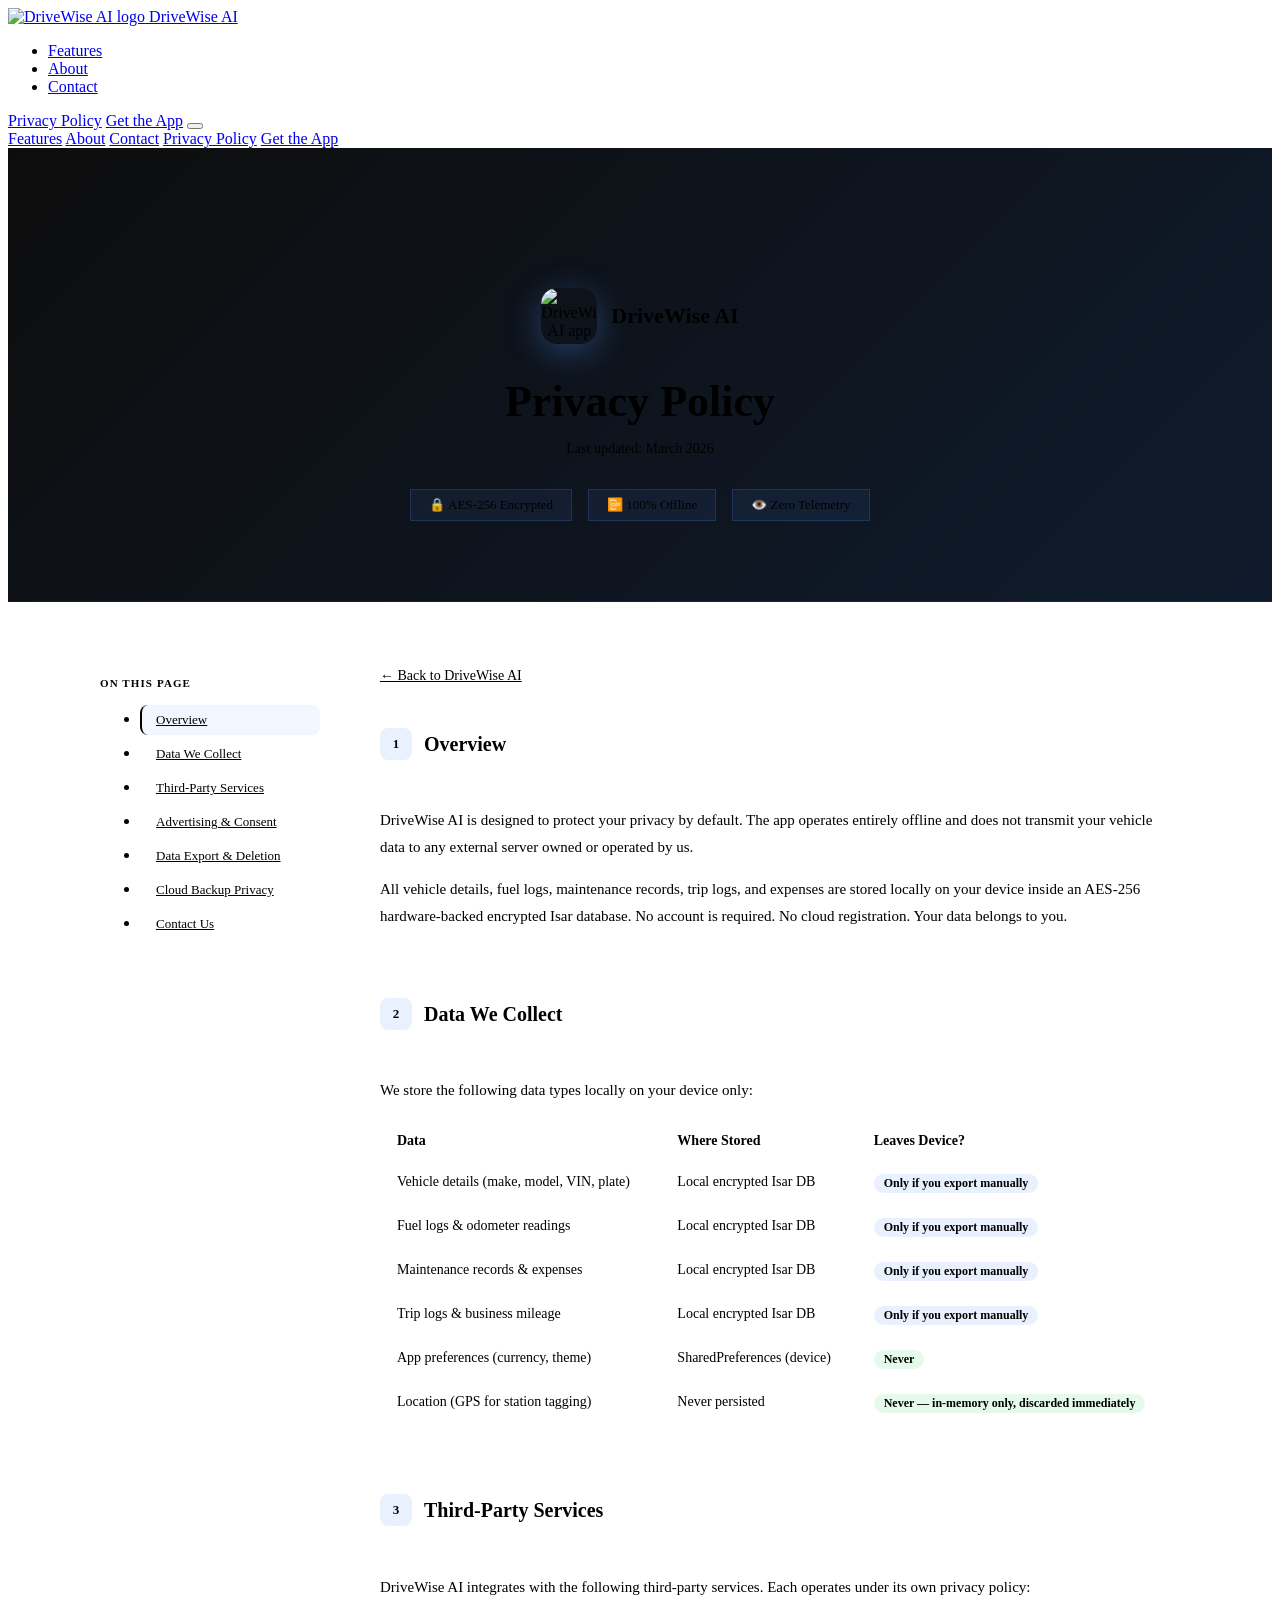
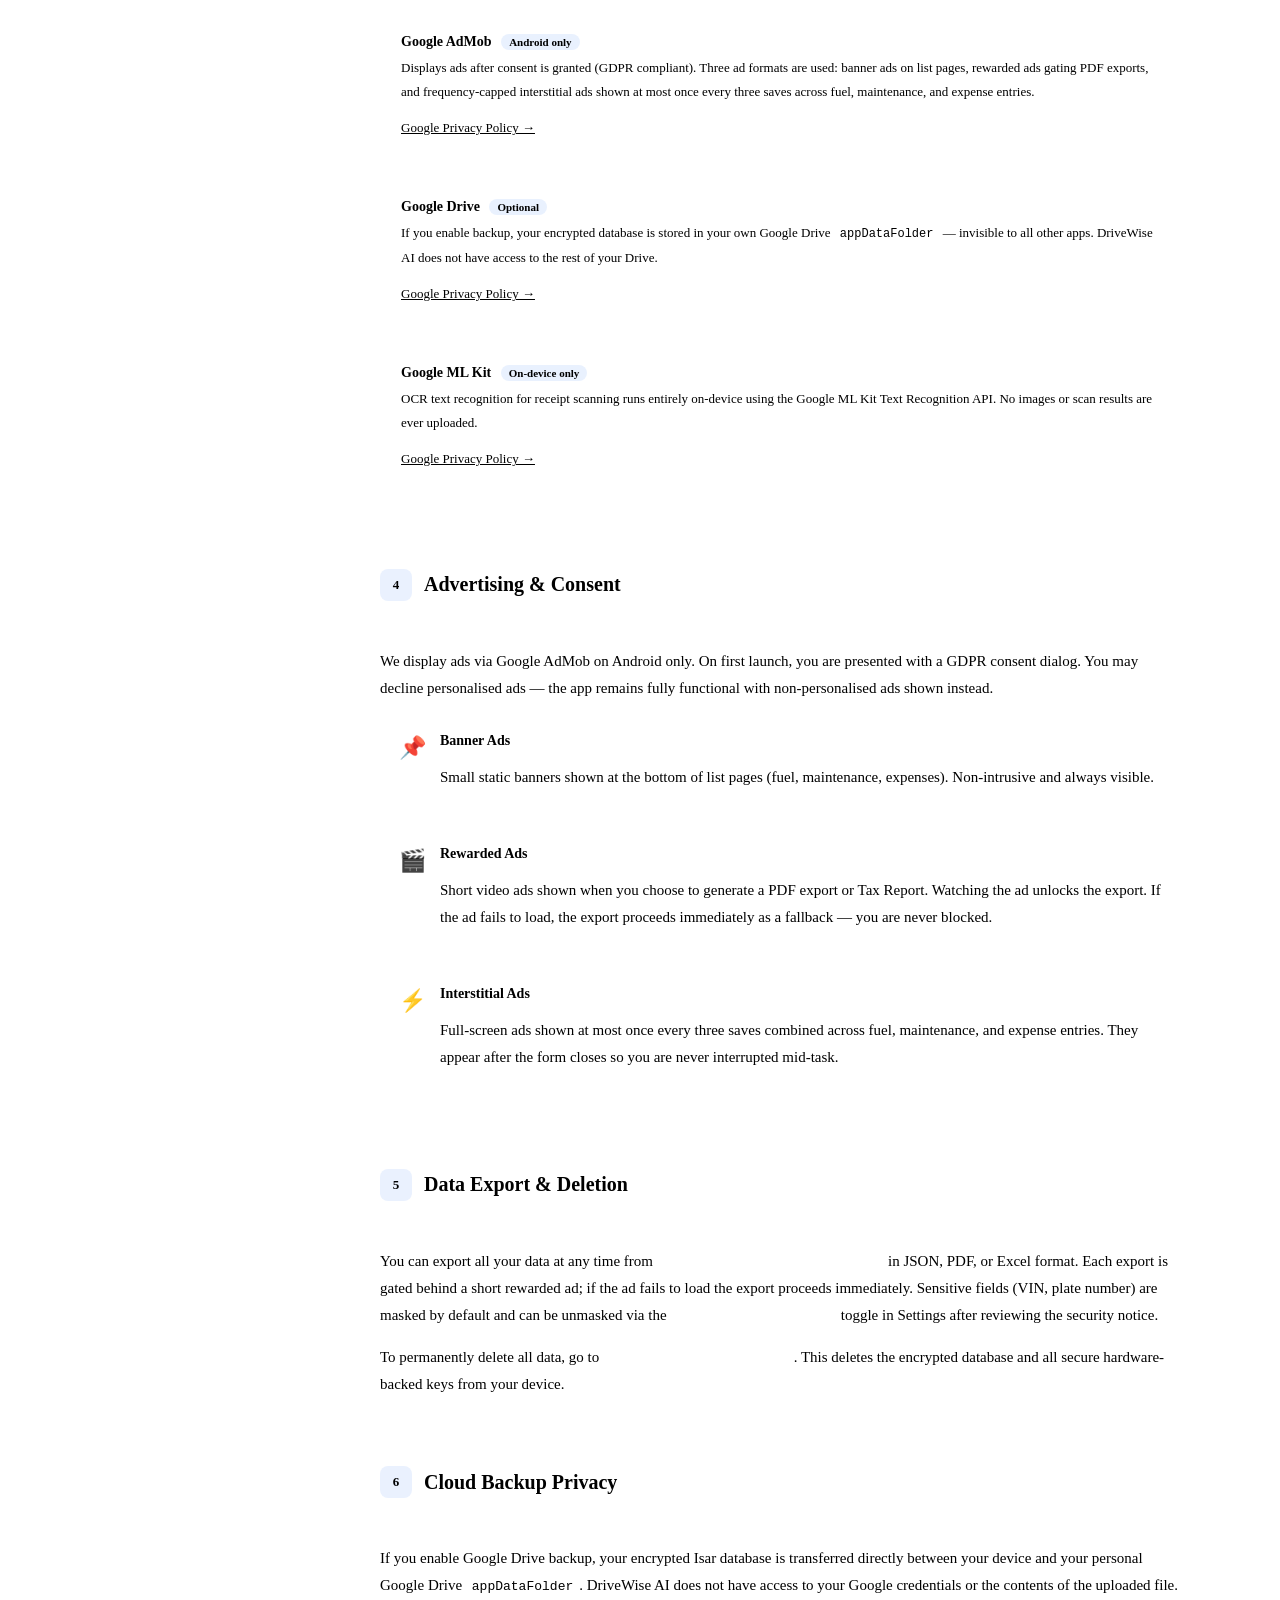
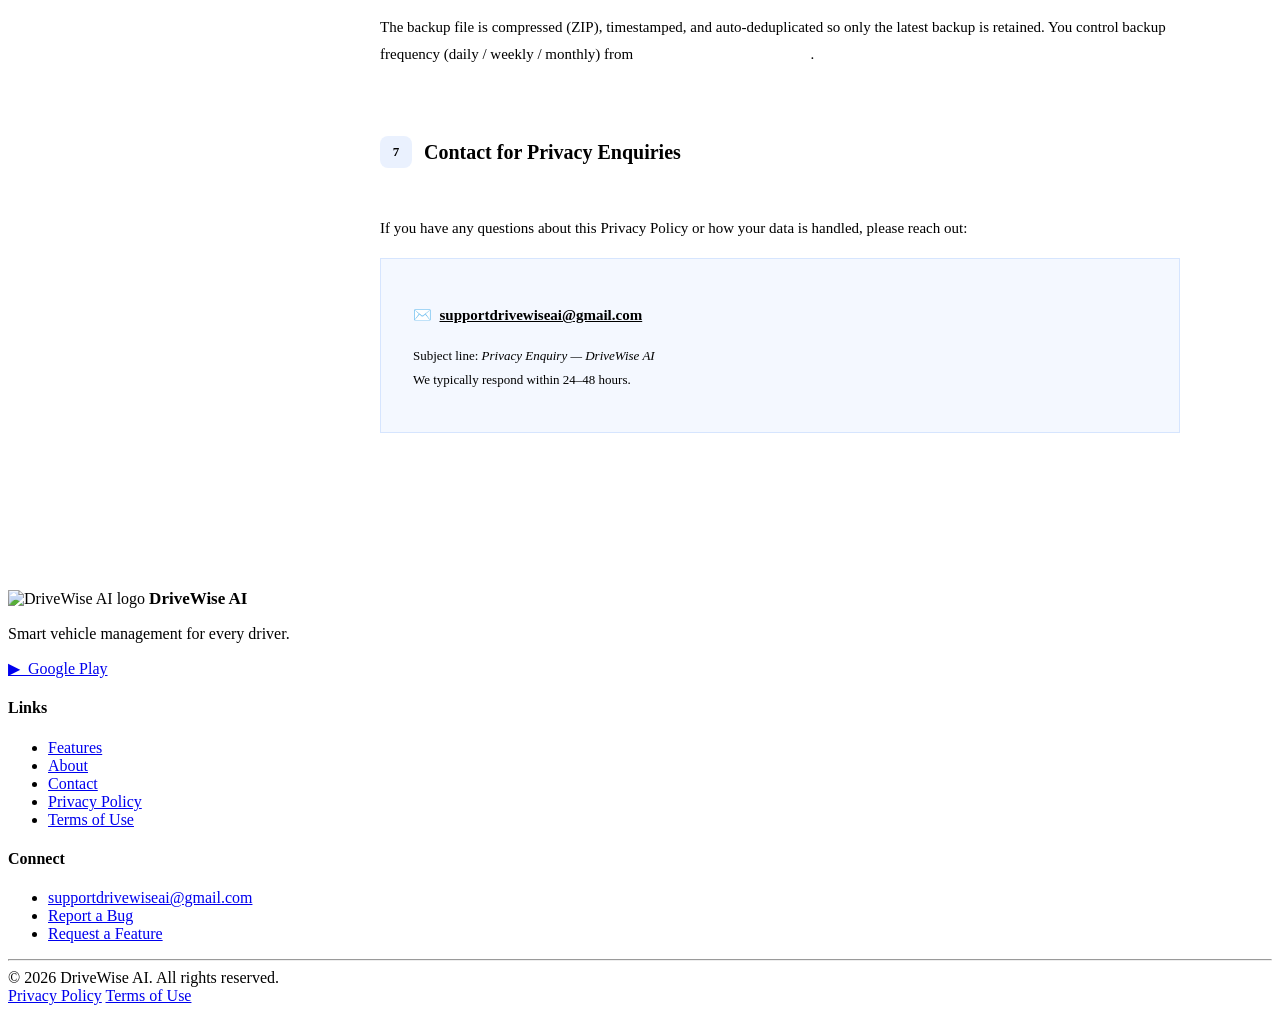
==== privacy-policy/index.html @ 03ee7633 "new fix new fix" ====
<!DOCTYPE html>
<html lang="en">
<head>
  <meta charset="UTF-8" />
  <meta name="viewport" content="width=device-width, initial-scale=1.0" />
  <title>Privacy Policy — DriveWise AI</title>
  <meta name="description" content="DriveWise AI Privacy Policy — your data stays on your device, always." />
  <meta name="robots" content="index, follow" />

  <!-- Favicon setup -->
  <link rel="icon" href="/assets/circle_splash.png" />
  <link rel="icon" type="image/png" sizes="32x32" href="/assets/circle_splash.png" />
  <link rel="icon" type="image/png" sizes="16x16" href="/assets/circle_splash.png" />
  <link rel="apple-touch-icon" sizes="180x180" href="/assets/circle_splash.png" />

  <link rel="preconnect" href="https://fonts.googleapis.com" />
  <link rel="preconnect" href="https://fonts.gstatic.com" crossorigin />
  <link href="https://fonts.googleapis.com/css2?family=Inter:wght@400;500;600;700;800&display=swap" rel="stylesheet" />
  <link rel="stylesheet" href="styles.css" />
  <style>
    /* ── Privacy page overrides ─────────────────────────── */
    body { background: var(--bg-dark); }

    .pp-hero {
      background: linear-gradient(135deg, #0D0D0D 0%, #0F1B2D 100%);
      padding: 140px 24px 80px;
      text-align: center;
      border-bottom: 1px solid rgba(255,255,255,0.06);
    }
    .pp-hero-logo {
      display: flex;
      align-items: center;
      justify-content: center;
      gap: 14px;
      margin-bottom: 32px;
    }
    .pp-hero-logo img {
      width: 56px; height: 56px;
      border-radius: 16px;
      box-shadow: 0 8px 32px rgba(79,142,247,0.35);
    }
    .pp-hero-logo span {
      font-size: 22px;
      font-weight: 700;
    }
    .pp-hero h1 {
      font-size: clamp(28px, 4vw, 44px);
      margin-bottom: 14px;
    }
    .pp-hero-meta {
      font-size: 14px;
      color: var(--text-secondary);
      margin-bottom: 32px;
    }
    .pp-hero-badges {
      display: flex;
      justify-content: center;
      gap: 16px;
      flex-wrap: wrap;
    }
    .pp-hero-badge {
      display: flex;
      align-items: center;
      gap: 8px;
      background: rgba(79,142,247,0.08);
      border: 1px solid rgba(79,142,247,0.2);
      border-radius: var(--radius-pill);
      padding: 7px 18px;
      font-size: 13px;
      color: var(--text-secondary);
    }

    /* ── Layout ─────────────────────────────────────────── */
    .pp-layout {
      max-width: 1080px;
      margin: 0 auto;
      padding: 64px 24px 100px;
      display: grid;
      grid-template-columns: 220px 1fr;
      gap: 60px;
      align-items: start;
    }

    /* ── Sticky sidebar TOC ─────────────────────────────── */
    .pp-toc {
      position: sticky;
      top: 88px;
    }
    .pp-toc-title {
      font-size: 11px;
      font-weight: 700;
      letter-spacing: 0.1em;
      text-transform: uppercase;
      color: var(--text-secondary);
      margin-bottom: 16px;
    }
    .pp-toc ul {
      display: flex;
      flex-direction: column;
      gap: 4px;
    }
    .pp-toc ul li a {
      display: block;
      padding: 7px 14px;
      font-size: 13px;
      color: var(--text-secondary);
      border-radius: 8px;
      border-left: 2px solid transparent;
      transition: color var(--transition), background var(--transition), border-color var(--transition);
    }
    .pp-toc ul li a:hover,
    .pp-toc ul li a.active {
      color: var(--primary);
      background: rgba(79,142,247,0.08);
      border-left-color: var(--primary);
    }

    /* ── Article ────────────────────────────────────────── */
    .pp-article { min-width: 0; }

    .pp-section {
      margin-bottom: 56px;
      scroll-margin-top: 100px;
    }
    .pp-section-header {
      display: flex;
      align-items: center;
      gap: 12px;
      margin-bottom: 20px;
      padding-bottom: 14px;
      border-bottom: 1px solid rgba(255,255,255,0.06);
    }
    .pp-section-num {
      display: flex;
      align-items: center;
      justify-content: center;
      width: 32px; height: 32px;
      border-radius: 8px;
      background: rgba(79,142,247,0.12);
      color: var(--primary);
      font-size: 13px;
      font-weight: 700;
      flex-shrink: 0;
    }
    .pp-section h2 {
      font-size: 20px;
      font-weight: 700;
    }
    .pp-section p,
    .pp-section li {
      font-size: 15px;
      line-height: 1.8;
      color: var(--text-secondary);
    }
    .pp-section p + p { margin-top: 12px; }

    /* ── Data table ─────────────────────────────────────── */
    .pp-table-wrap { overflow-x: auto; margin-top: 16px; border-radius: 12px; border: 1px solid rgba(255,255,255,0.07); }
    .pp-table {
      width: 100%;
      border-collapse: collapse;
      font-size: 14px;
    }
    .pp-table th {
      background: rgba(255,255,255,0.04);
      padding: 12px 16px;
      text-align: left;
      font-weight: 600;
      color: var(--text-primary);
      border-bottom: 1px solid rgba(255,255,255,0.07);
      white-space: nowrap;
    }
    .pp-table td {
      padding: 12px 16px;
      color: var(--text-secondary);
      border-bottom: 1px solid rgba(255,255,255,0.04);
      vertical-align: top;
    }
    .pp-table tr:last-child td { border-bottom: none; }
    .pp-table tr:hover td { background: rgba(255,255,255,0.02); }
    .never-chip {
      display: inline-block;
      background: rgba(48,209,88,0.12);
      color: var(--success);
      border-radius: 20px;
      padding: 2px 10px;
      font-size: 12px;
      font-weight: 600;
    }
    .manual-chip {
      display: inline-block;
      background: rgba(79,142,247,0.12);
      color: var(--primary);
      border-radius: 20px;
      padding: 2px 10px;
      font-size: 12px;
      font-weight: 600;
    }

    /* ── Third-party service cards ──────────────────────── */
    .pp-services {
      display: flex;
      flex-direction: column;
      gap: 12px;
      margin-top: 16px;
    }
    .pp-service {
      background: rgba(255,255,255,0.03);
      border: 1px solid rgba(255,255,255,0.07);
      border-radius: 12px;
      padding: 16px 20px;
    }
    .pp-service-name {
      font-size: 14px;
      font-weight: 700;
      color: var(--text-primary);
      margin-bottom: 6px;
    }
    .pp-service-tag {
      display: inline-block;
      font-size: 11px;
      font-weight: 600;
      background: rgba(79,142,247,0.12);
      color: var(--primary);
      border-radius: 20px;
      padding: 2px 8px;
      margin-left: 6px;
      vertical-align: middle;
    }
    .pp-service-tag.coming-soon {
      background: rgba(255,140,0,0.12);
      color: var(--accent);
    }
    .pp-service p { font-size: 13px; margin-top: 4px; }
    .pp-service a { color: var(--primary); text-decoration: underline; }
    .pp-service a:hover { color: #fff; }

    /* ── Ad format cards ────────────────────────────────── */
    .pp-ad-formats {
      display: flex;
      flex-direction: column;
      gap: 10px;
      margin-top: 16px;
    }
    .pp-ad-format {
      display: flex;
      gap: 14px;
      background: rgba(255,255,255,0.03);
      border: 1px solid rgba(255,255,255,0.07);
      border-radius: 12px;
      padding: 14px 18px;
    }
    .pp-ad-icon {
      font-size: 22px;
      flex-shrink: 0;
      margin-top: 2px;
    }
    .pp-ad-name {
      font-size: 14px;
      font-weight: 700;
      color: var(--text-primary);
      margin-bottom: 4px;
    }
    .pp-ad-desc { font-size: 13px; color: var(--text-secondary); }

    /* ── Contact block ──────────────────────────────────── */
    .pp-contact-box {
      background: rgba(79,142,247,0.06);
      border: 1px solid rgba(79,142,247,0.18);
      border-radius: var(--radius-card);
      padding: 28px 32px;
      margin-top: 16px;
    }
    .pp-contact-box p { font-size: 15px; }
    .pp-contact-box a {
      color: var(--primary);
      font-weight: 600;
      text-decoration: underline;
    }

    /* ── Back link ──────────────────────────────────────── */
    .pp-back {
      display: inline-flex;
      align-items: center;
      gap: 8px;
      font-size: 14px;
      color: var(--text-secondary);
      transition: color var(--transition);
      margin-bottom: 32px;
    }
    .pp-back:hover { color: var(--primary); }

    /* ── Responsive ─────────────────────────────────────── */
    @media (max-width: 768px) {
      .pp-layout {
        grid-template-columns: 1fr;
        gap: 0;
      }
      .pp-toc {
        position: static;
        background: var(--surface-dark);
        border-radius: var(--radius-card);
        padding: 20px 24px;
        margin-bottom: 40px;
      }
    }
  </style>
</head>
<body>

<!-- =========================================================
     NAVIGATION BAR
     ========================================================= -->
<nav id="navbar" role="navigation" aria-label="Main navigation">
  <div class="nav-inner">

    <a href="/" class="nav-logo" aria-label="DriveWise AI home">
      <img src="assets/circle_splash.png" alt="DriveWise AI logo" class="nav-logo-img" width="36" height="36" />
      DriveWise AI
    </a>

    <ul class="nav-links" role="list">
      <li><a href="/#features">Features</a></li>
      <li><a href="/#about">About</a></li>
      <li><a href="/#contact">Contact</a></li>
    </ul>

    <div class="nav-right">
      <a href="/privacy-policy" class="nav-privacy-link" aria-current="page">Privacy Policy</a>
      <a href="https://play.google.com/store/apps/details?id=com.drivewiseai"
         class="btn-get-app"
         target="_blank"
         rel="noopener noreferrer"
         aria-label="Get DriveWise AI on Google Play">Get the App</a>
      <button class="hamburger" aria-label="Open menu" aria-expanded="false" aria-controls="mobile-drawer" id="hamburger-btn">
        <span></span><span></span><span></span>
      </button>
    </div>

  </div>
</nav>

<!-- Mobile drawer -->
<div class="mobile-drawer" id="mobile-drawer" role="dialog" aria-modal="true" aria-label="Navigation menu">
  <a href="/#features" onclick="closeMobileMenu()">Features</a>
  <a href="/#about"    onclick="closeMobileMenu()">About</a>
  <a href="/#contact"  onclick="closeMobileMenu()">Contact</a>
  <a href="/privacy-policy"        onclick="closeMobileMenu()">Privacy Policy</a>
  <a href="https://play.google.com/store/apps/details?id=com.drivewiseai"
     class="btn btn-primary"
     target="_blank"
     rel="noopener noreferrer">Get the App</a>
</div>


<!-- =========================================================
     HERO
     ========================================================= -->
<div class="pp-hero">
  <div class="pp-hero-logo">
    <img src="assets/logo.png" alt="DriveWise AI app icon" />
    <span>DriveWise AI</span>
  </div>
  <h1>Privacy Policy</h1>
  <p class="pp-hero-meta">Last updated: March 2026</p>
  <div class="pp-hero-badges">
    <span class="pp-hero-badge">🔒 AES-256 Encrypted</span>
    <span class="pp-hero-badge">📴 100% Offline</span>
    <span class="pp-hero-badge">👁️ Zero Telemetry</span>
  </div>
</div>


<!-- =========================================================
     LAYOUT: TOC + ARTICLE
     ========================================================= -->
<div class="pp-layout">

  <!-- Sidebar TOC -->
  <aside class="pp-toc" aria-label="Table of contents">
    <p class="pp-toc-title">On this page</p>
    <ul role="list">
      <li><a href="#pp-overview"    class="toc-link">Overview</a></li>
      <li><a href="#pp-data"        class="toc-link">Data We Collect</a></li>
      <li><a href="#pp-third-party" class="toc-link">Third-Party Services</a></li>
      <li><a href="#pp-ads"         class="toc-link">Advertising &amp; Consent</a></li>
      <li><a href="#pp-export"      class="toc-link">Data Export &amp; Deletion</a></li>
      <li><a href="#pp-backup"      class="toc-link">Cloud Backup Privacy</a></li>
      <li><a href="#pp-contact"     class="toc-link">Contact Us</a></li>
    </ul>
  </aside>

  <!-- Article -->
  <article class="pp-article">

    <a href="/" class="pp-back">← Back to DriveWise AI</a>

    <!-- 1. Overview -->
    <section class="pp-section fade-up" id="pp-overview" aria-labelledby="pp-overview-h">
      <div class="pp-section-header">
        <div class="pp-section-num">1</div>
        <h2 id="pp-overview-h">Overview</h2>
      </div>
      <p>
        DriveWise AI is designed to protect your privacy by default. The app operates entirely
        offline and does not transmit your vehicle data to any external server owned or operated by us.
      </p>
      <p>
        All vehicle details, fuel logs, maintenance records, trip logs, and expenses are stored
        locally on your device inside an AES-256 hardware-backed encrypted Isar database.
        No account is required. No cloud registration. Your data belongs to you.
      </p>
    </section>

    <!-- 2. Data We Collect -->
    <section class="pp-section fade-up" id="pp-data" aria-labelledby="pp-data-h">
      <div class="pp-section-header">
        <div class="pp-section-num">2</div>
        <h2 id="pp-data-h">Data We Collect</h2>
      </div>
      <p>We store the following data types locally on your device only:</p>
      <div class="pp-table-wrap">
        <table class="pp-table" role="table">
          <thead>
            <tr>
              <th>Data</th>
              <th>Where Stored</th>
              <th>Leaves Device?</th>
            </tr>
          </thead>
          <tbody>
            <tr>
              <td>Vehicle details (make, model, VIN, plate)</td>
              <td>Local encrypted Isar DB</td>
              <td><span class="manual-chip">Only if you export manually</span></td>
            </tr>
            <tr>
              <td>Fuel logs &amp; odometer readings</td>
              <td>Local encrypted Isar DB</td>
              <td><span class="manual-chip">Only if you export manually</span></td>
            </tr>
            <tr>
              <td>Maintenance records &amp; expenses</td>
              <td>Local encrypted Isar DB</td>
              <td><span class="manual-chip">Only if you export manually</span></td>
            </tr>
            <tr>
              <td>Trip logs &amp; business mileage</td>
              <td>Local encrypted Isar DB</td>
              <td><span class="manual-chip">Only if you export manually</span></td>
            </tr>
            <tr>
              <td>App preferences (currency, theme)</td>
              <td>SharedPreferences (device)</td>
              <td><span class="never-chip">Never</span></td>
            </tr>
            <tr>
              <td>Location (GPS for station tagging)</td>
              <td>Never persisted</td>
              <td><span class="never-chip">Never — in-memory only, discarded immediately</span></td>
            </tr>
          </tbody>
        </table>
      </div>
    </section>

    <!-- 3. Third-Party Services -->
    <section class="pp-section fade-up" id="pp-third-party" aria-labelledby="pp-third-h">
      <div class="pp-section-header">
        <div class="pp-section-num">3</div>
        <h2 id="pp-third-h">Third-Party Services</h2>
      </div>
      <p>DriveWise AI integrates with the following third-party services. Each operates under its own privacy policy:</p>
      <div class="pp-services">

        <div class="pp-service">
          <div class="pp-service-name">
            Google AdMob
            <span class="pp-service-tag">Android only</span>
          </div>
          <p>
            Displays ads after consent is granted (GDPR compliant). Three ad formats are used:
            banner ads on list pages, rewarded ads gating PDF exports, and frequency-capped interstitial
            ads shown at most once every three saves across fuel, maintenance, and expense entries.
          </p>
          <p><a href="https://policies.google.com/privacy" target="_blank" rel="noopener noreferrer">Google Privacy Policy →</a></p>
        </div>

        <div class="pp-service">
          <div class="pp-service-name">
            Google Drive
            <span class="pp-service-tag">Optional</span>
          </div>
          <p>
            If you enable backup, your encrypted database is stored in your own Google Drive
            <code style="background:rgba(255,255,255,0.07);padding:1px 6px;border-radius:4px;font-size:12px;">appDataFolder</code>
            — invisible to all other apps. DriveWise AI does not have access to the rest of your Drive.
          </p>
          <p><a href="https://policies.google.com/privacy" target="_blank" rel="noopener noreferrer">Google Privacy Policy →</a></p>
        </div>

        <div class="pp-service">
          <div class="pp-service-name">
            Google ML Kit
            <span class="pp-service-tag">On-device only</span>
          </div>
          <p>
            OCR text recognition for receipt scanning runs entirely on-device using the
            Google ML Kit Text Recognition API. No images or scan results are ever uploaded.
          </p>
          <p><a href="https://policies.google.com/privacy" target="_blank" rel="noopener noreferrer">Google Privacy Policy →</a></p>
        </div>

      </div>
    </section>

    <!-- 4. Advertising & Consent -->
    <section class="pp-section fade-up" id="pp-ads" aria-labelledby="pp-ads-h">
      <div class="pp-section-header">
        <div class="pp-section-num">4</div>
        <h2 id="pp-ads-h">Advertising &amp; Consent</h2>
      </div>
      <p>
        We display ads via Google AdMob on Android only. On first launch, you are presented with
        a GDPR consent dialog. You may decline personalised ads — the app remains fully functional
        with non-personalised ads shown instead.
      </p>
      <div class="pp-ad-formats">
        <div class="pp-ad-format">
          <div class="pp-ad-icon" aria-hidden="true">📌</div>
          <div>
            <div class="pp-ad-name">Banner Ads</div>
            <p class="pp-ad-desc">Small static banners shown at the bottom of list pages (fuel, maintenance, expenses). Non-intrusive and always visible.</p>
          </div>
        </div>
        <div class="pp-ad-format">
          <div class="pp-ad-icon" aria-hidden="true">🎬</div>
          <div>
            <div class="pp-ad-name">Rewarded Ads</div>
            <p class="pp-ad-desc">Short video ads shown when you choose to generate a PDF export or Tax Report. Watching the ad unlocks the export. If the ad fails to load, the export proceeds immediately as a fallback — you are never blocked.</p>
          </div>
        </div>
        <div class="pp-ad-format">
          <div class="pp-ad-icon" aria-hidden="true">⚡</div>
          <div>
            <div class="pp-ad-name">Interstitial Ads</div>
            <p class="pp-ad-desc">Full-screen ads shown at most once every three saves combined across fuel, maintenance, and expense entries. They appear after the form closes so you are never interrupted mid-task.</p>
          </div>
        </div>
      </div>
    </section>

    <!-- 5. Data Export & Deletion -->
    <section class="pp-section fade-up" id="pp-export" aria-labelledby="pp-export-h">
      <div class="pp-section-header">
        <div class="pp-section-num">5</div>
        <h2 id="pp-export-h">Data Export &amp; Deletion</h2>
      </div>
      <p>
        You can export all your data at any time from <strong style="color:#fff;">Privacy &amp; Data → Export My Data</strong>
        in JSON, PDF, or Excel format. Each export is gated behind a short rewarded ad; if the ad
        fails to load the export proceeds immediately. Sensitive fields (VIN, plate number) are masked
        by default and can be unmasked via the <strong style="color:#fff;">"Export Decrypted Data"</strong>
        toggle in Settings after reviewing the security notice.
      </p>
      <p>
        To permanently delete all data, go to <strong style="color:#fff;">Privacy &amp; Data → Wipe Data</strong>.
        This deletes the encrypted database and all secure hardware-backed keys from your device.
        <strong style="color:#fff;">This action is irreversible.</strong>
      </p>
    </section>

    <!-- 6. Cloud Backup Privacy -->
    <section class="pp-section fade-up" id="pp-backup" aria-labelledby="pp-backup-h">
      <div class="pp-section-header">
        <div class="pp-section-num">6</div>
        <h2 id="pp-backup-h">Cloud Backup Privacy</h2>
      </div>
      <p>
        If you enable Google Drive backup, your encrypted Isar database is transferred directly
        between your device and your personal Google Drive
        <code style="background:rgba(255,255,255,0.07);padding:1px 6px;border-radius:4px;font-size:13px;">appDataFolder</code>.
        DriveWise AI does not have access to your Google credentials or the contents of the uploaded file.
      </p>
      <p>
        The backup file is compressed (ZIP), timestamped, and auto-deduplicated so only the latest
        backup is retained. You control backup frequency (daily / weekly / monthly) from
        <strong style="color:#fff;">Settings → Backup &amp; Sync</strong>.
      </p>
    </section>

    <!-- 7. Contact -->
    <section class="pp-section fade-up" id="pp-contact" aria-labelledby="pp-contact-h">
      <div class="pp-section-header">
        <div class="pp-section-num">7</div>
        <h2 id="pp-contact-h">Contact for Privacy Enquiries</h2>
      </div>
      <p>If you have any questions about this Privacy Policy or how your data is handled, please reach out:</p>
      <div class="pp-contact-box">
        <p>
          ✉️&nbsp; <a href="mailto:supportdrivewiseai@gmail.com?subject=Privacy Enquiry — DriveWise AI">supportdrivewiseai@gmail.com</a>
        </p>
        <p style="margin-top:10px;font-size:13px;color:var(--text-secondary);">
          Subject line: <em>Privacy Enquiry — DriveWise AI</em><br>
          We typically respond within 24–48 hours.
        </p>
      </div>
    </section>

  </article>
</div><!-- end .pp-layout -->


<!-- =========================================================
     FOOTER
     ========================================================= -->
<footer role="contentinfo">
  <div class="footer-inner">
    <div class="footer-grid">
      <div class="footer-brand">
        <div class="footer-logo">
          <img src="assets/circle_splash.png" alt="DriveWise AI logo" class="nav-logo-img" width="36" height="36" />
          <strong style="font-size:17px;">DriveWise AI</strong>
        </div>
        <p>Smart vehicle management for every driver.</p>
        <a href="https://play.google.com/store/apps/details?id=com.drivewiseai"
           class="btn btn-ghost"
           target="_blank"
           rel="noopener noreferrer"
           aria-label="Get DriveWise AI on Google Play"
           style="width:fit-content;">
          ▶&nbsp; Google Play
        </a>
      </div>
      <div class="footer-col">
        <h4>Links</h4>
        <ul role="list">
          <li><a href="index.html#features">Features</a></li>
          <li><a href="index.html#about">About</a></li>
          <li><a href="index.html#contact">Contact</a></li>
          <li><a href="/privacy-policy" aria-current="page">Privacy Policy</a></li>
          <li><a href="#" aria-label="Terms of Use (coming soon)">Terms of Use</a></li>
        </ul>
      </div>
      <div class="footer-col">
        <h4>Connect</h4>
        <ul role="list">
          <li><a href="mailto:supportdrivewiseai@gmail.com">supportdrivewiseai@gmail.com</a></li>
          <li><a href="mailto:supportdrivewiseai@gmail.com?subject=Bug Report — DriveWise AI">Report a Bug</a></li>
          <li><a href="mailto:supportdrivewiseai@gmail.com?subject=Feature Request — DriveWise AI">Request a Feature</a></li>
        </ul>
      </div>
    </div>
    <hr class="footer-divider" />
    <div class="footer-bottom">
      <span>© 2026 DriveWise AI. All rights reserved.</span>
      <div class="footer-bottom-links">
        <a href="/privacy-policy" aria-current="page">Privacy Policy</a>
        <a href="#" aria-label="Terms of Use (coming soon)">Terms of Use</a>
      </div>
    </div>
  </div>
</footer>

<script src="main.js"></script>
<script>
  // ── TOC active link highlight on scroll ──────────────────
  (function initTocHighlight() {
    const links    = document.querySelectorAll('.toc-link');
    const sections = Array.from(links).map(l => document.querySelector(l.getAttribute('href')));

    function onScroll() {
      const scrollY  = window.scrollY + 120;
      let   activeIdx = 0;
      sections.forEach((s, i) => {
        if (s && s.offsetTop <= scrollY) activeIdx = i;
      });
      links.forEach((l, i) => l.classList.toggle('active', i === activeIdx));
    }

    window.addEventListener('scroll', onScroll, { passive: true });
    onScroll();
  })();
</script>
</body>
</html>
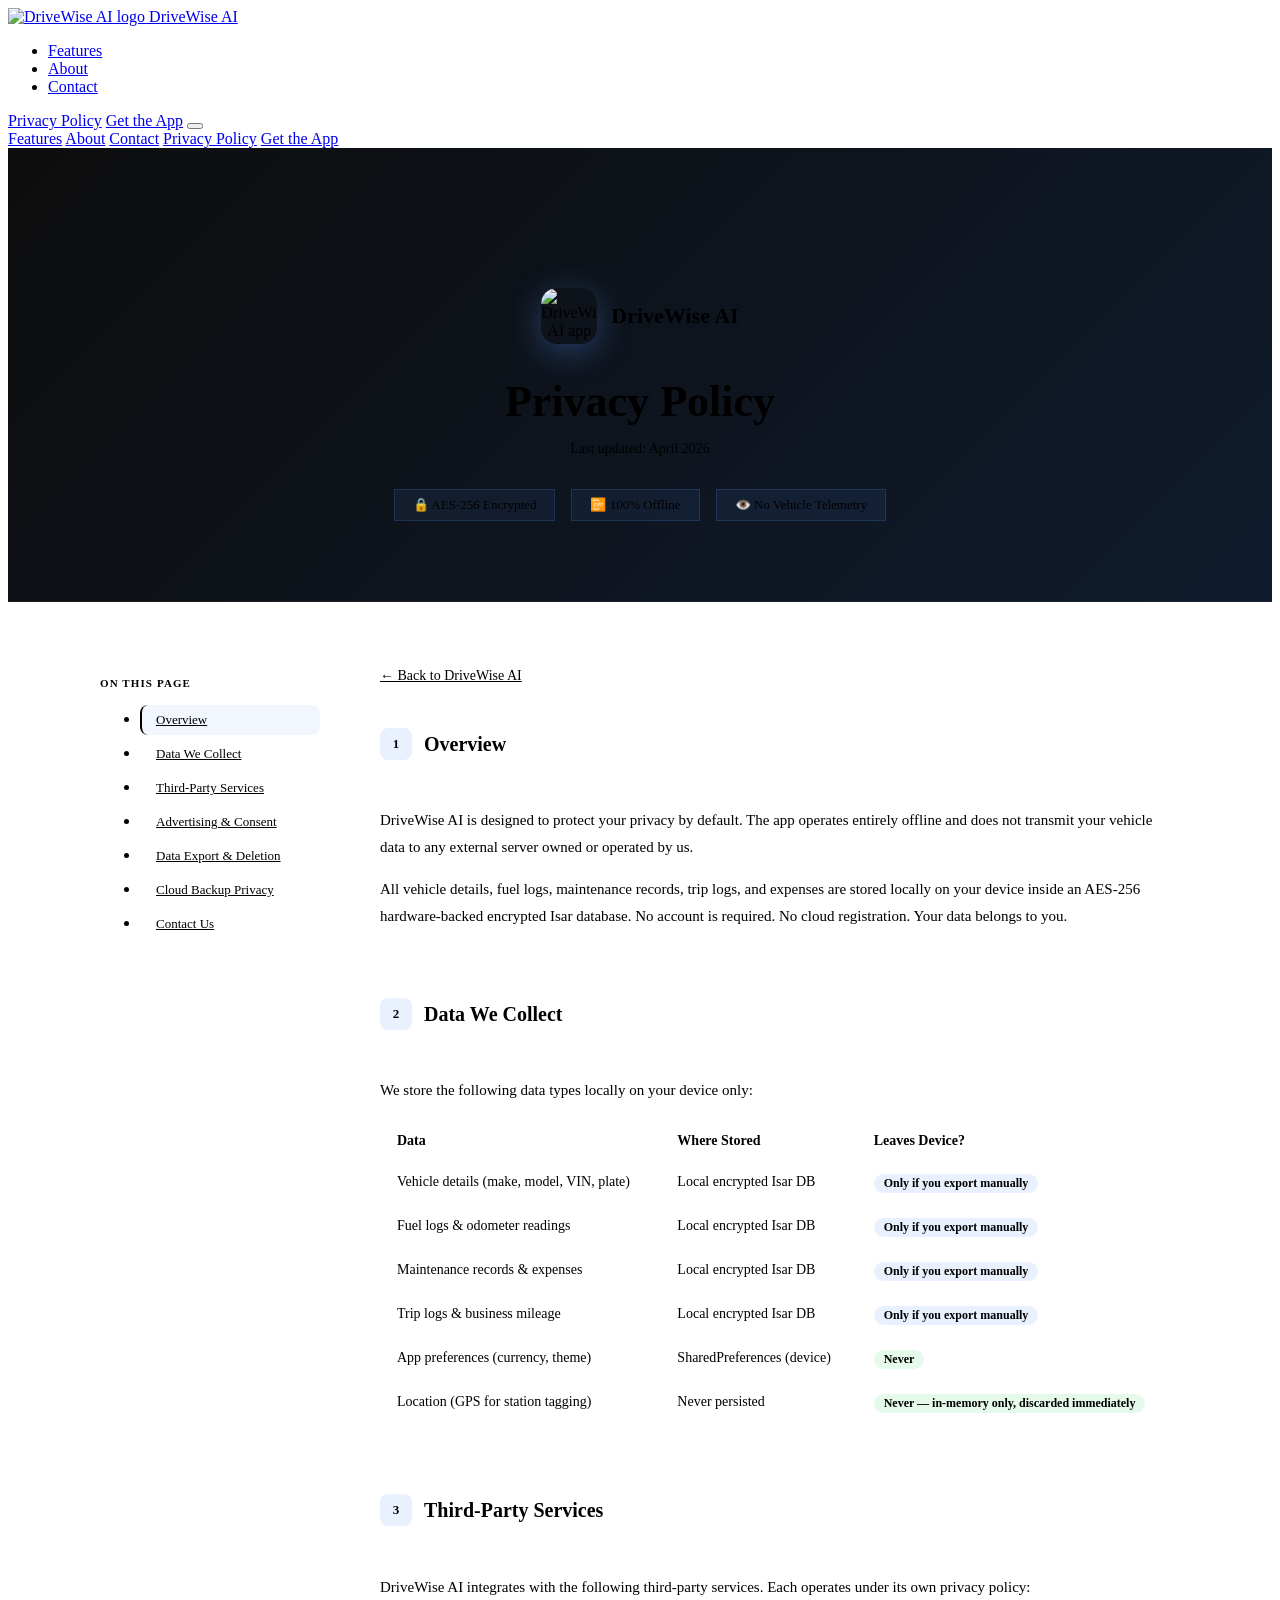
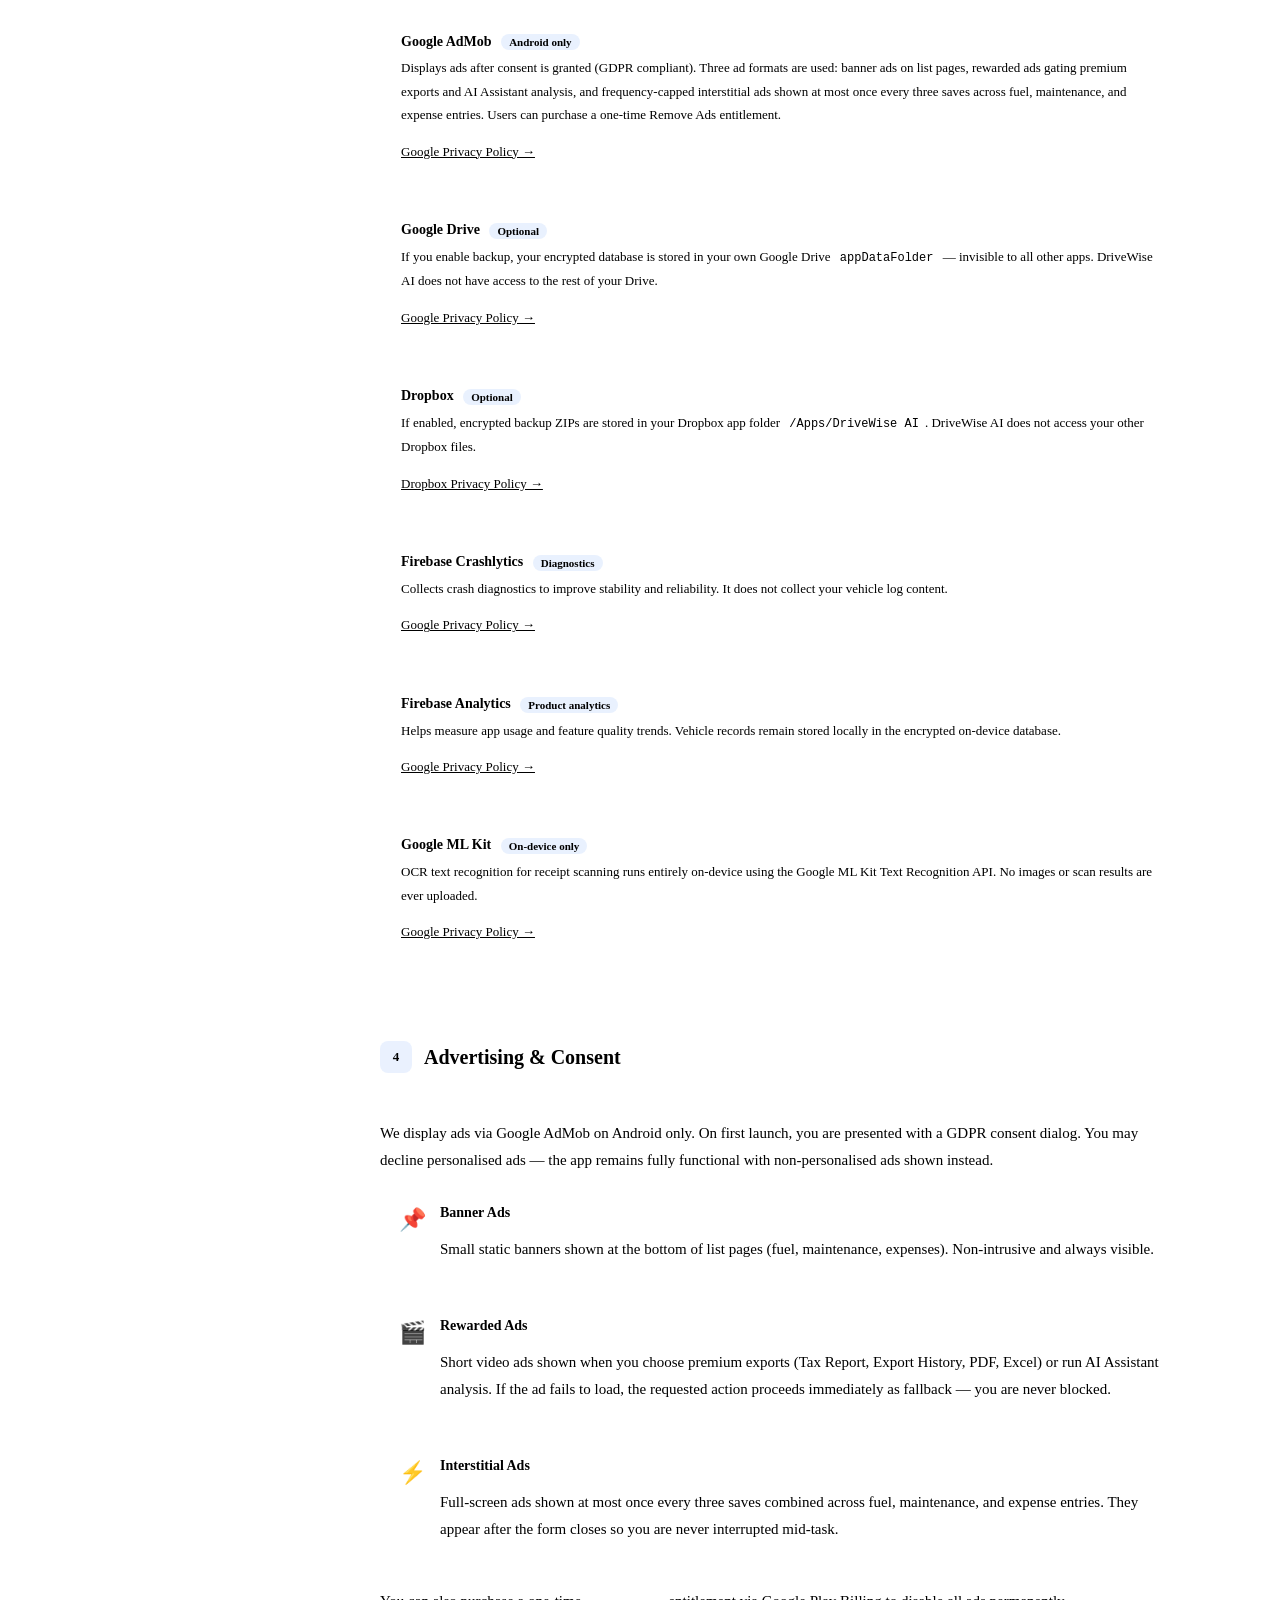
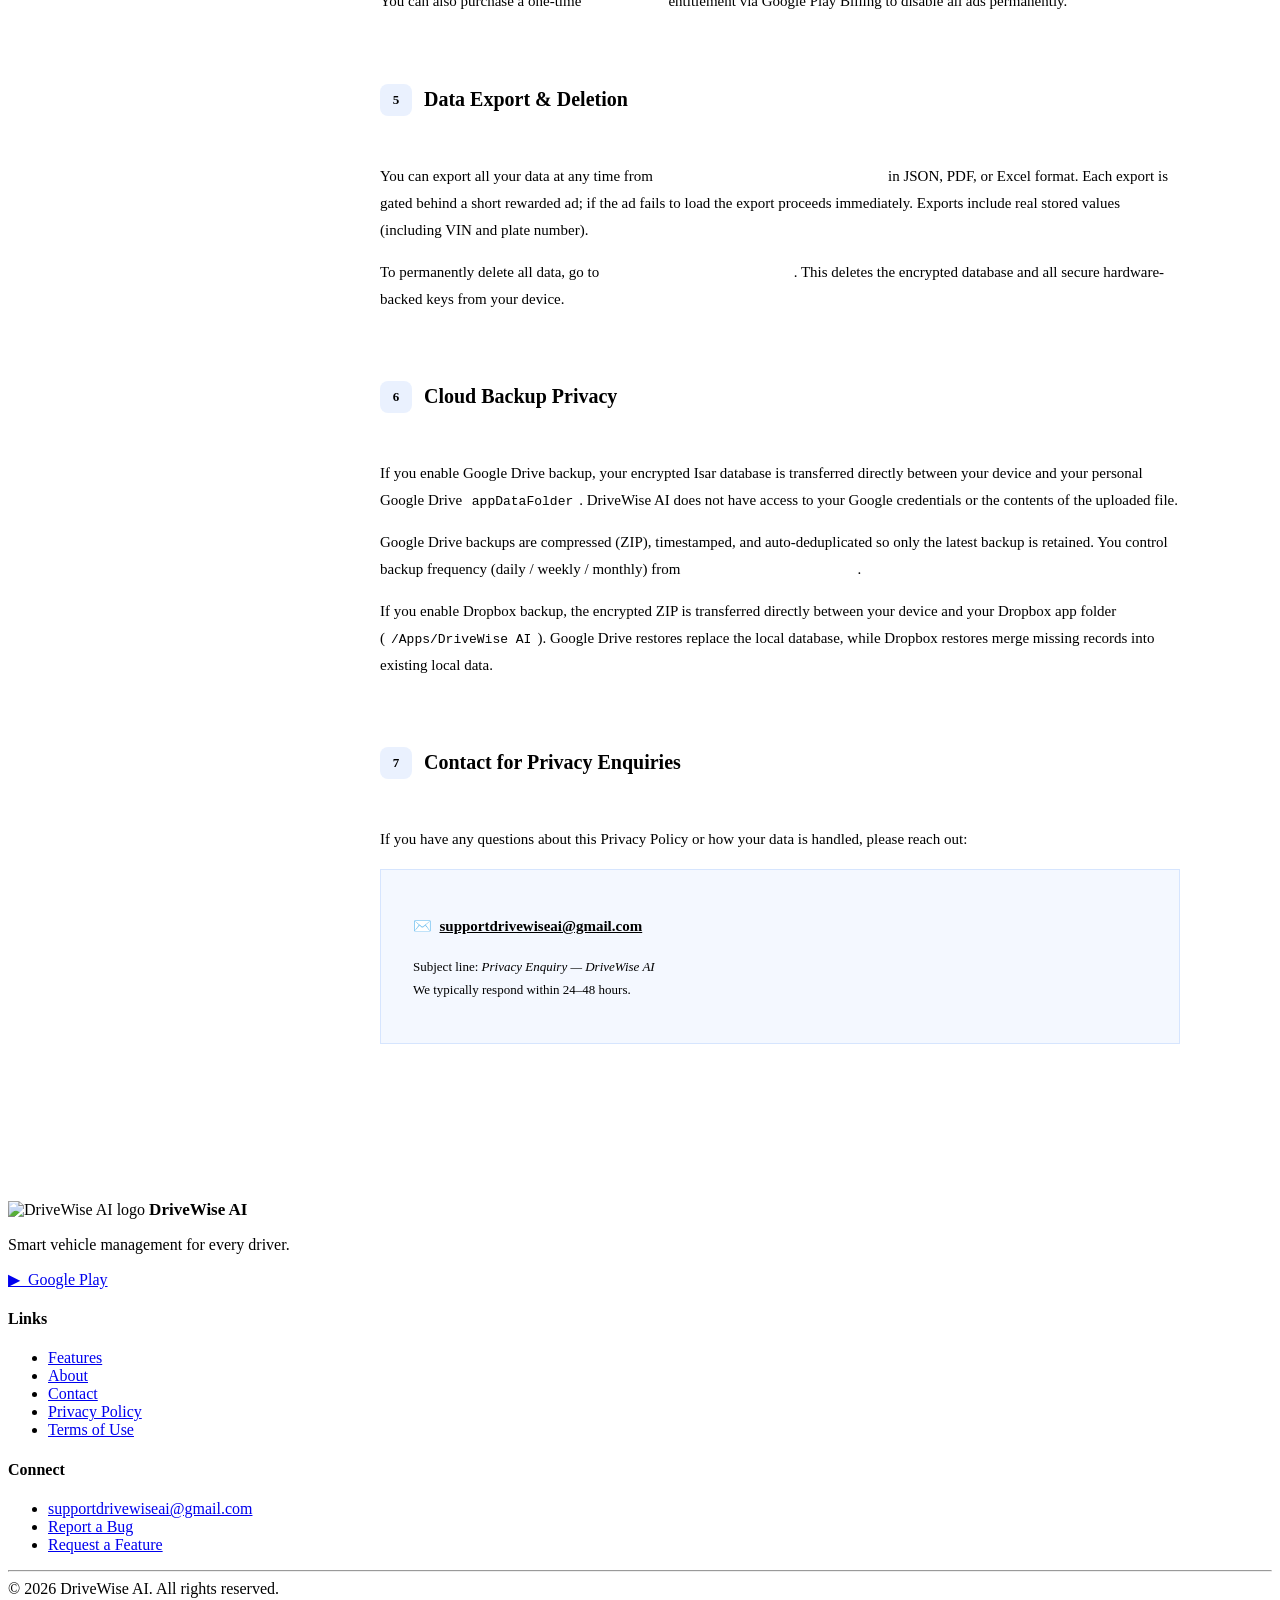
==== commit ed0fab54: "new fix new fix" ====
--- a/privacy-policy/index.html
+++ b/privacy-policy/index.html
@@ -362,11 +362,11 @@
     <span>DriveWise AI</span>
   </div>
   <h1>Privacy Policy</h1>
-  <p class="pp-hero-meta">Last updated: March 2026</p>
+  <p class="pp-hero-meta">Last updated: April 2026</p>
   <div class="pp-hero-badges">
     <span class="pp-hero-badge">🔒 AES-256 Encrypted</span>
     <span class="pp-hero-badge">📴 100% Offline</span>
-    <span class="pp-hero-badge">👁️ Zero Telemetry</span>
+    <span class="pp-hero-badge">👁️ No Vehicle Telemetry</span>
   </div>
 </div>
 
@@ -480,8 +480,9 @@
           </div>
           <p>
             Displays ads after consent is granted (GDPR compliant). Three ad formats are used:
-            banner ads on list pages, rewarded ads gating PDF exports, and frequency-capped interstitial
-            ads shown at most once every three saves across fuel, maintenance, and expense entries.
+            banner ads on list pages, rewarded ads gating premium exports and AI Assistant analysis,
+            and frequency-capped interstitial ads shown at most once every three saves across fuel,
+            maintenance, and expense entries. Users can purchase a one-time Remove Ads entitlement.
           </p>
           <p><a href="https://policies.google.com/privacy" target="_blank" rel="noopener noreferrer">Google Privacy Policy →</a></p>
         </div>
@@ -501,6 +502,43 @@
 
         <div class="pp-service">
           <div class="pp-service-name">
+            Dropbox
+            <span class="pp-service-tag">Optional</span>
+          </div>
+          <p>
+            If enabled, encrypted backup ZIPs are stored in your Dropbox app folder
+            <code style="background:rgba(255,255,255,0.07);padding:1px 6px;border-radius:4px;font-size:12px;">/Apps/DriveWise AI</code>.
+            DriveWise AI does not access your other Dropbox files.
+          </p>
+          <p><a href="https://www.dropbox.com/privacy" target="_blank" rel="noopener noreferrer">Dropbox Privacy Policy →</a></p>
+        </div>
+
+        <div class="pp-service">
+          <div class="pp-service-name">
+            Firebase Crashlytics
+            <span class="pp-service-tag">Diagnostics</span>
+          </div>
+          <p>
+            Collects crash diagnostics to improve stability and reliability. It does not collect
+            your vehicle log content.
+          </p>
+          <p><a href="https://policies.google.com/privacy" target="_blank" rel="noopener noreferrer">Google Privacy Policy →</a></p>
+        </div>
+
+        <div class="pp-service">
+          <div class="pp-service-name">
+            Firebase Analytics
+            <span class="pp-service-tag">Product analytics</span>
+          </div>
+          <p>
+            Helps measure app usage and feature quality trends. Vehicle records remain stored
+            locally in the encrypted on-device database.
+          </p>
+          <p><a href="https://policies.google.com/privacy" target="_blank" rel="noopener noreferrer">Google Privacy Policy →</a></p>
+        </div>
+
+        <div class="pp-service">
+          <div class="pp-service-name">
             Google ML Kit
             <span class="pp-service-tag">On-device only</span>
           </div>
@@ -537,7 +575,7 @@
           <div class="pp-ad-icon" aria-hidden="true">🎬</div>
           <div>
             <div class="pp-ad-name">Rewarded Ads</div>
-            <p class="pp-ad-desc">Short video ads shown when you choose to generate a PDF export or Tax Report. Watching the ad unlocks the export. If the ad fails to load, the export proceeds immediately as a fallback — you are never blocked.</p>
+            <p class="pp-ad-desc">Short video ads shown when you choose premium exports (Tax Report, Export History, PDF, Excel) or run AI Assistant analysis. If the ad fails to load, the requested action proceeds immediately as fallback — you are never blocked.</p>
           </div>
         </div>
         <div class="pp-ad-format">
@@ -548,6 +586,9 @@
           </div>
         </div>
       </div>
+      <p>
+        You can also purchase a one-time <strong style="color:#fff;">Remove Ads</strong> entitlement via Google Play Billing to disable all ads permanently.
+      </p>
     </section>
 
     <!-- 5. Data Export & Deletion -->
@@ -559,9 +600,8 @@
       <p>
         You can export all your data at any time from <strong style="color:#fff;">Privacy &amp; Data → Export My Data</strong>
         in JSON, PDF, or Excel format. Each export is gated behind a short rewarded ad; if the ad
-        fails to load the export proceeds immediately. Sensitive fields (VIN, plate number) are masked
-        by default and can be unmasked via the <strong style="color:#fff;">"Export Decrypted Data"</strong>
-        toggle in Settings after reviewing the security notice.
+        fails to load the export proceeds immediately. Exports include real stored values (including VIN
+        and plate number).
       </p>
       <p>
         To permanently delete all data, go to <strong style="color:#fff;">Privacy &amp; Data → Wipe Data</strong>.
@@ -583,9 +623,15 @@
         DriveWise AI does not have access to your Google credentials or the contents of the uploaded file.
       </p>
       <p>
-        The backup file is compressed (ZIP), timestamped, and auto-deduplicated so only the latest
+        Google Drive backups are compressed (ZIP), timestamped, and auto-deduplicated so only the latest
         backup is retained. You control backup frequency (daily / weekly / monthly) from
         <strong style="color:#fff;">Settings → Backup &amp; Sync</strong>.
+      </p>
+      <p>
+        If you enable Dropbox backup, the encrypted ZIP is transferred directly between your device and
+        your Dropbox app folder (<code style="background:rgba(255,255,255,0.07);padding:1px 6px;border-radius:4px;font-size:13px;">/Apps/DriveWise AI</code>).
+        Google Drive restores replace the local database, while Dropbox restores merge missing records
+        into existing local data.
       </p>
     </section>
 
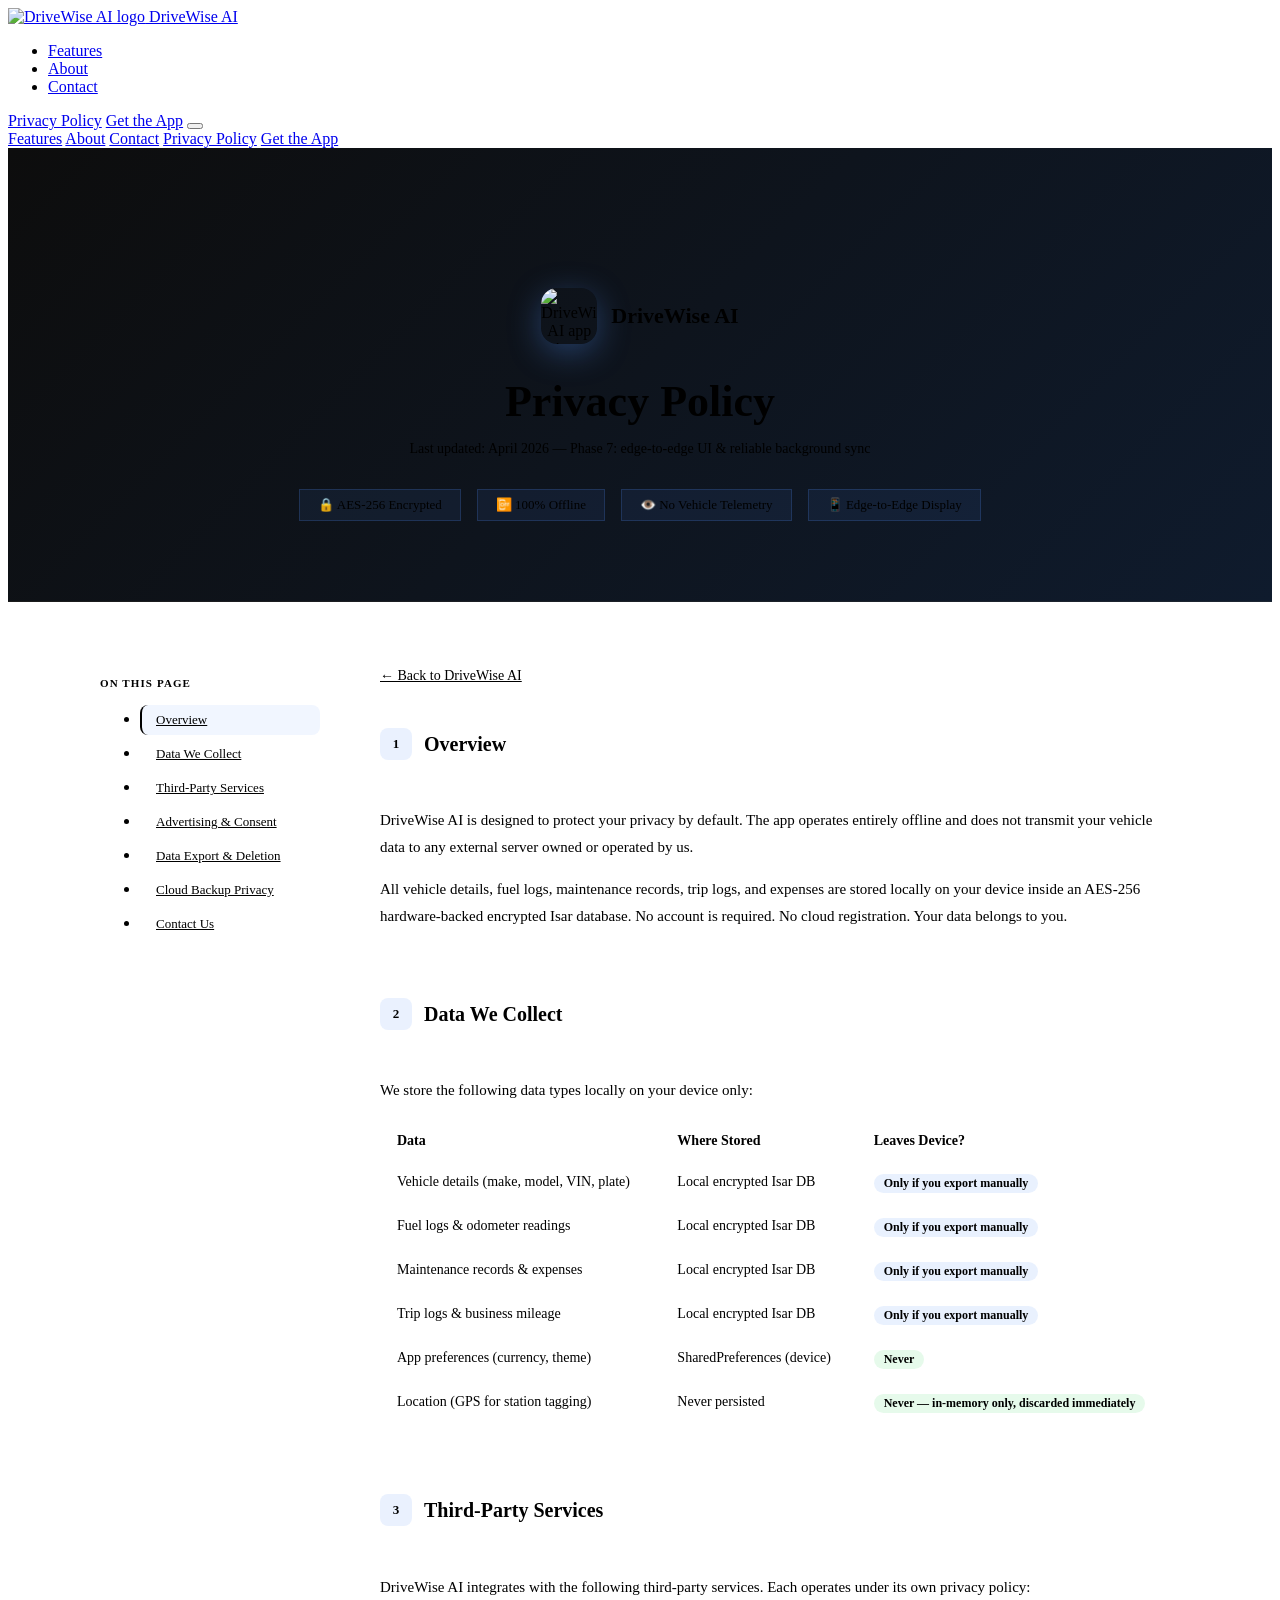
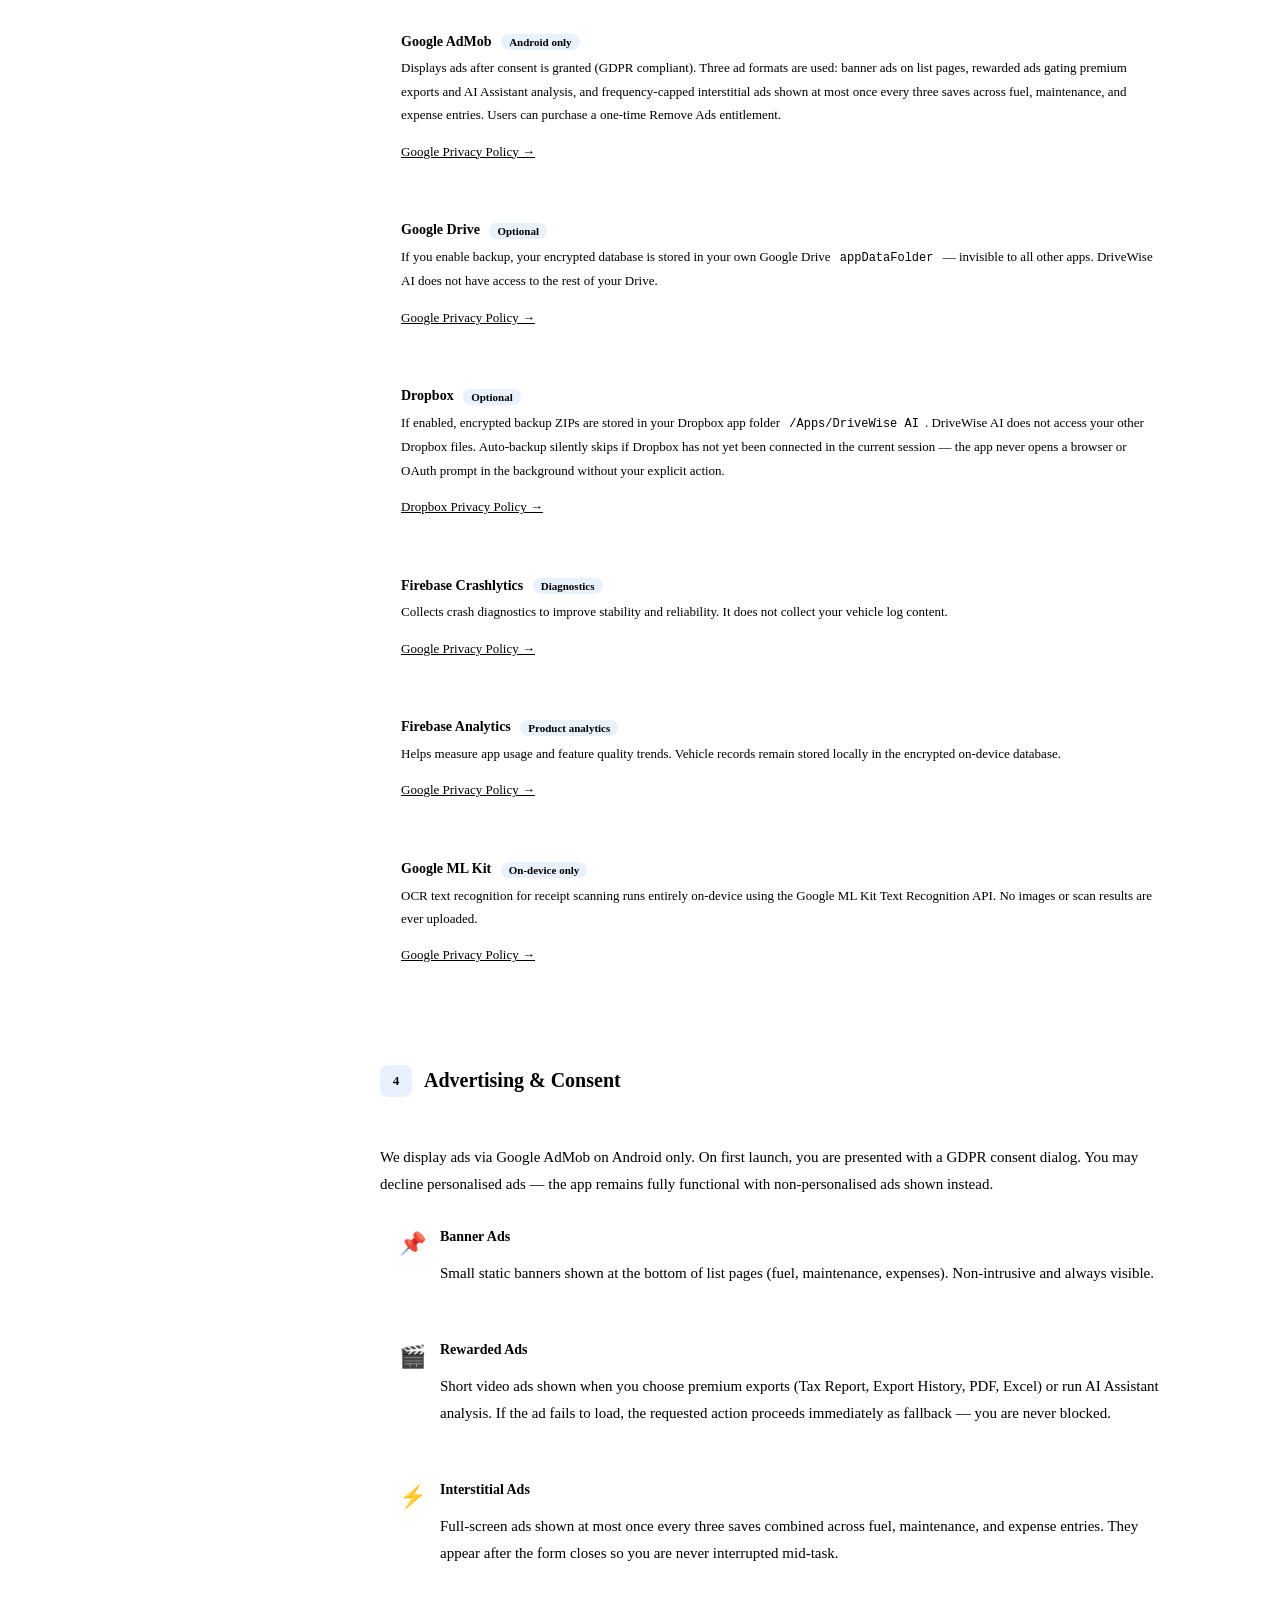
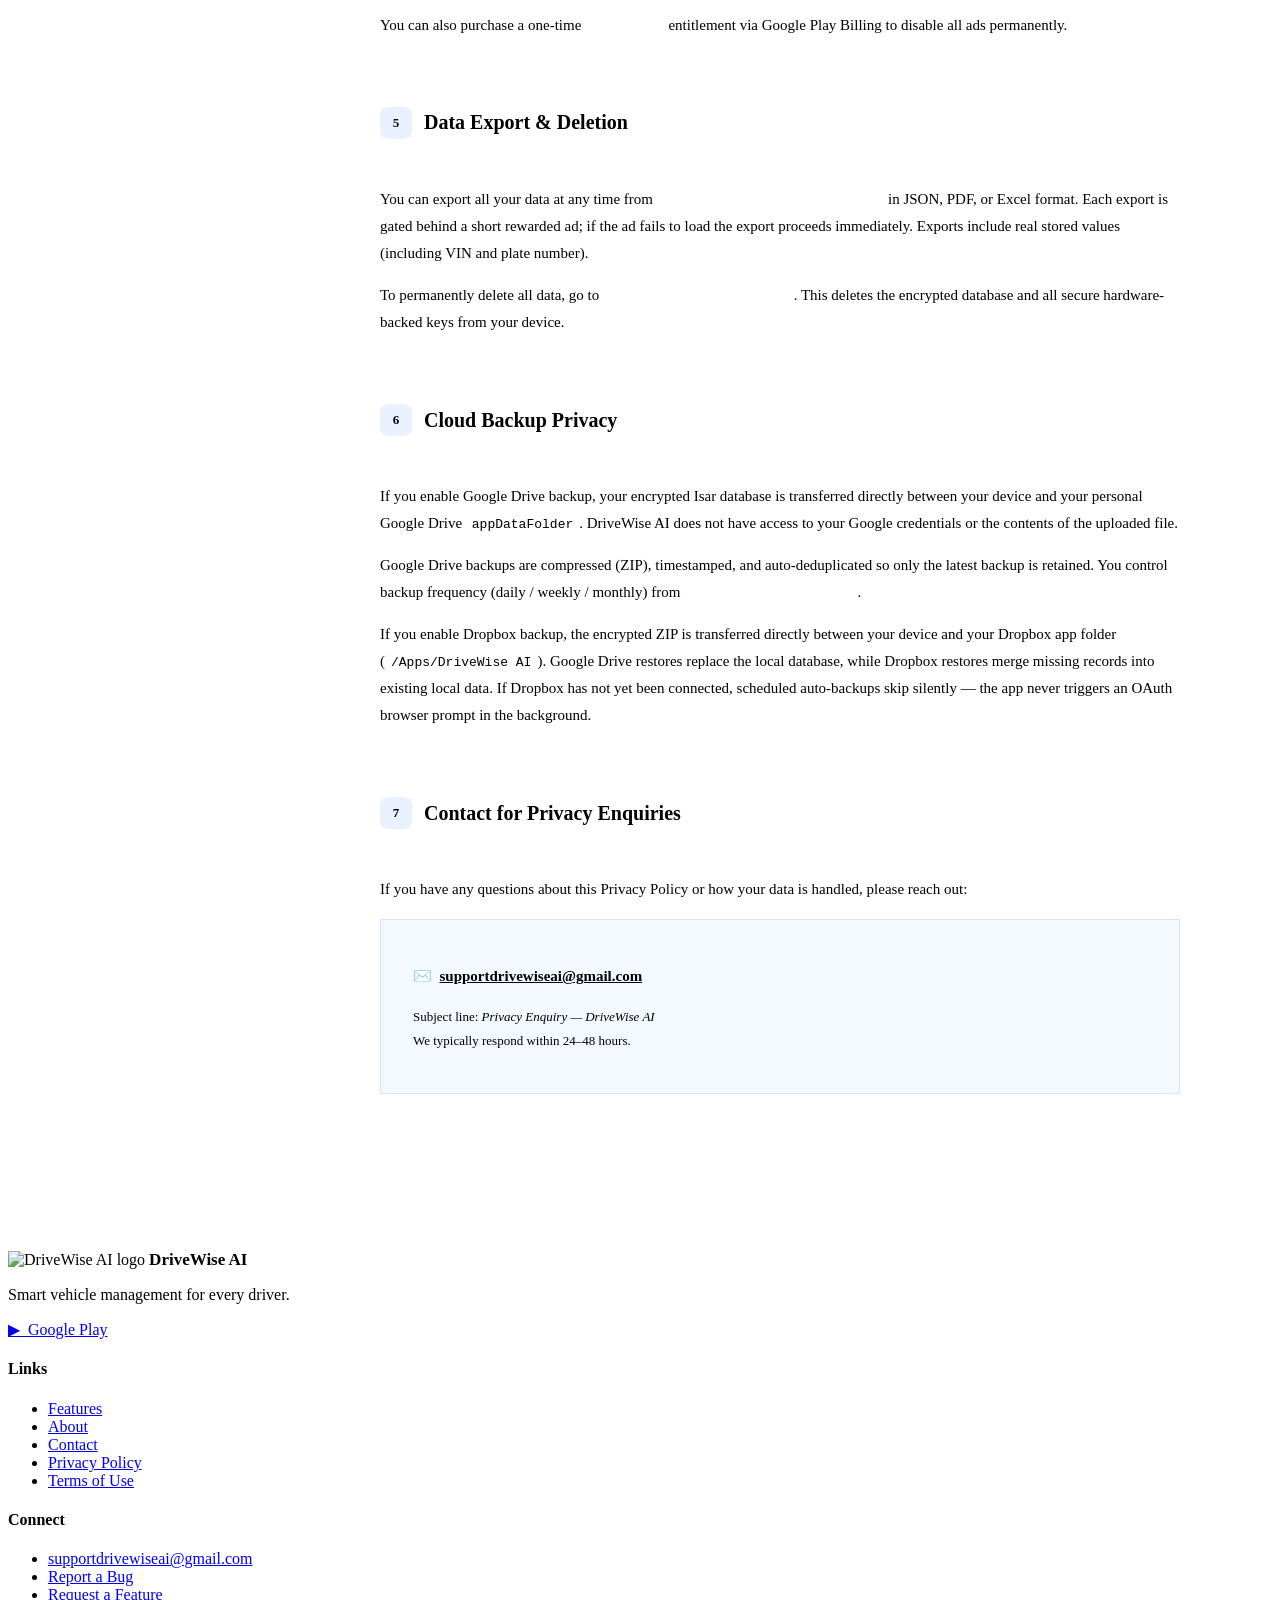
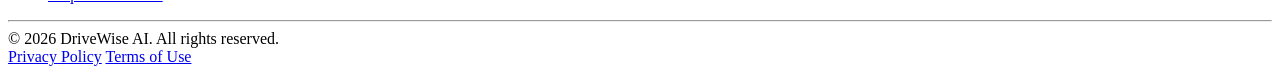
==== commit f5aa92b7: "new fix new fix" ====
--- a/privacy-policy/index.html
+++ b/privacy-policy/index.html
@@ -362,11 +362,12 @@
     <span>DriveWise AI</span>
   </div>
   <h1>Privacy Policy</h1>
-  <p class="pp-hero-meta">Last updated: April 2026</p>
+  <p class="pp-hero-meta">Last updated: April 2026 &mdash; Phase 7: edge-to-edge UI &amp; reliable background sync</p>
   <div class="pp-hero-badges">
     <span class="pp-hero-badge">🔒 AES-256 Encrypted</span>
     <span class="pp-hero-badge">📴 100% Offline</span>
     <span class="pp-hero-badge">👁️ No Vehicle Telemetry</span>
+    <span class="pp-hero-badge">📱 Edge-to-Edge Display</span>
   </div>
 </div>
 
@@ -508,7 +509,9 @@
           <p>
             If enabled, encrypted backup ZIPs are stored in your Dropbox app folder
             <code style="background:rgba(255,255,255,0.07);padding:1px 6px;border-radius:4px;font-size:12px;">/Apps/DriveWise AI</code>.
-            DriveWise AI does not access your other Dropbox files.
+            DriveWise AI does not access your other Dropbox files. Auto-backup silently skips if
+            Dropbox has not yet been connected in the current session — the app never opens a
+            browser or OAuth prompt in the background without your explicit action.
           </p>
           <p><a href="https://www.dropbox.com/privacy" target="_blank" rel="noopener noreferrer">Dropbox Privacy Policy →</a></p>
         </div>
@@ -631,7 +634,8 @@
         If you enable Dropbox backup, the encrypted ZIP is transferred directly between your device and
         your Dropbox app folder (<code style="background:rgba(255,255,255,0.07);padding:1px 6px;border-radius:4px;font-size:13px;">/Apps/DriveWise AI</code>).
         Google Drive restores replace the local database, while Dropbox restores merge missing records
-        into existing local data.
+        into existing local data. If Dropbox has not yet been connected, scheduled auto-backups skip
+        silently — the app never triggers an OAuth browser prompt in the background.
       </p>
     </section>
 
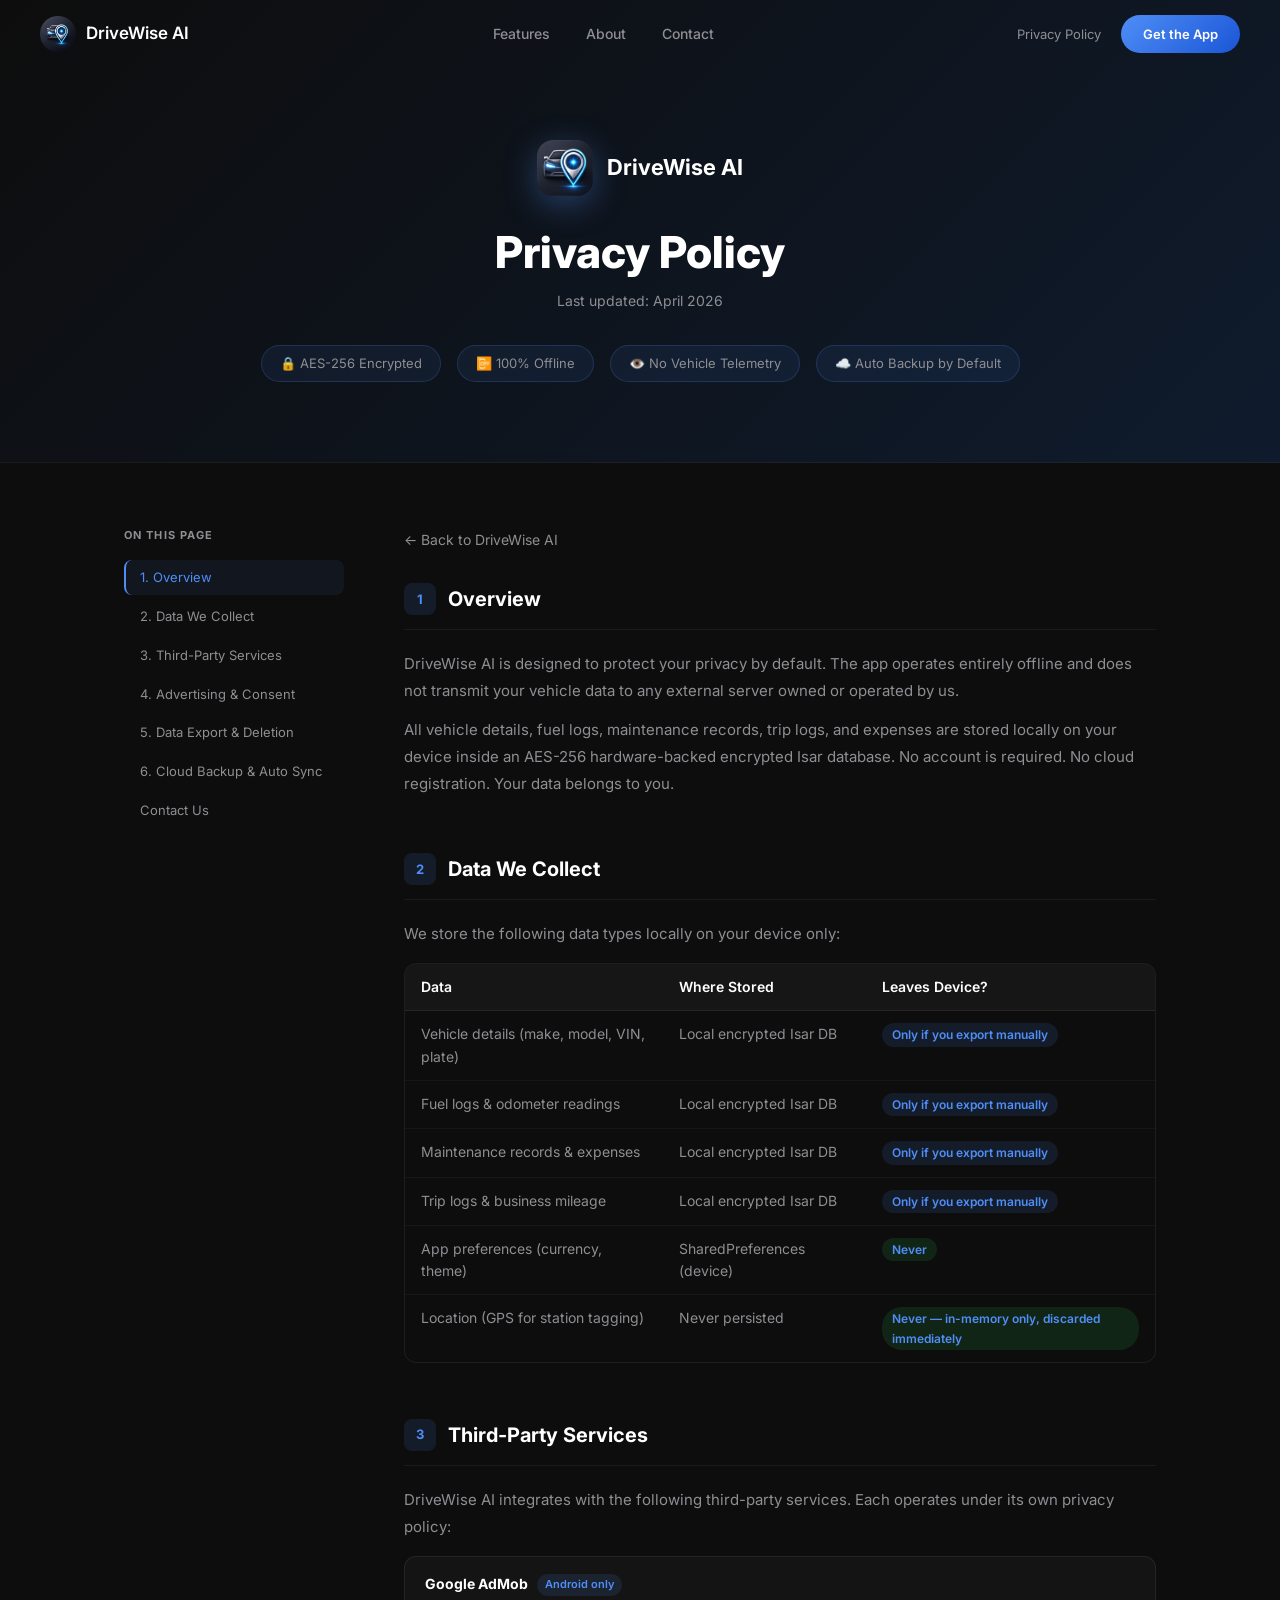
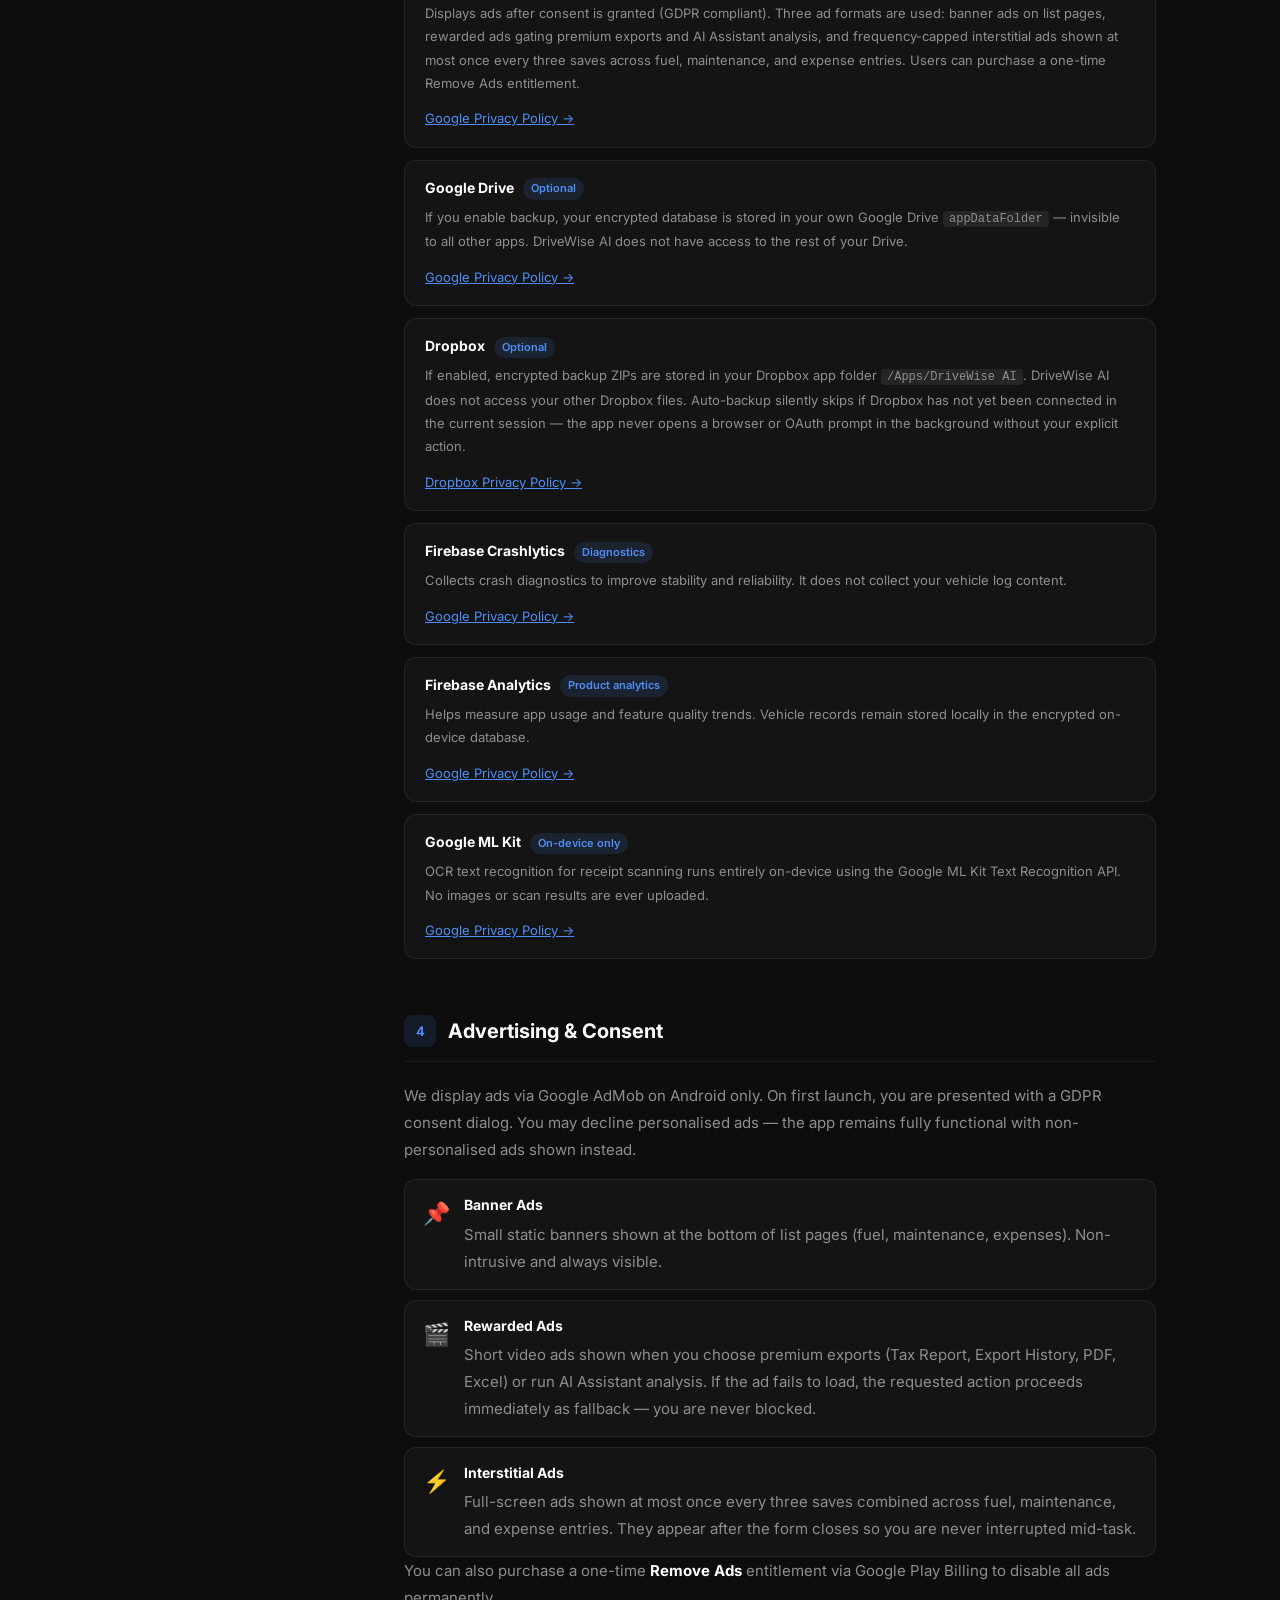
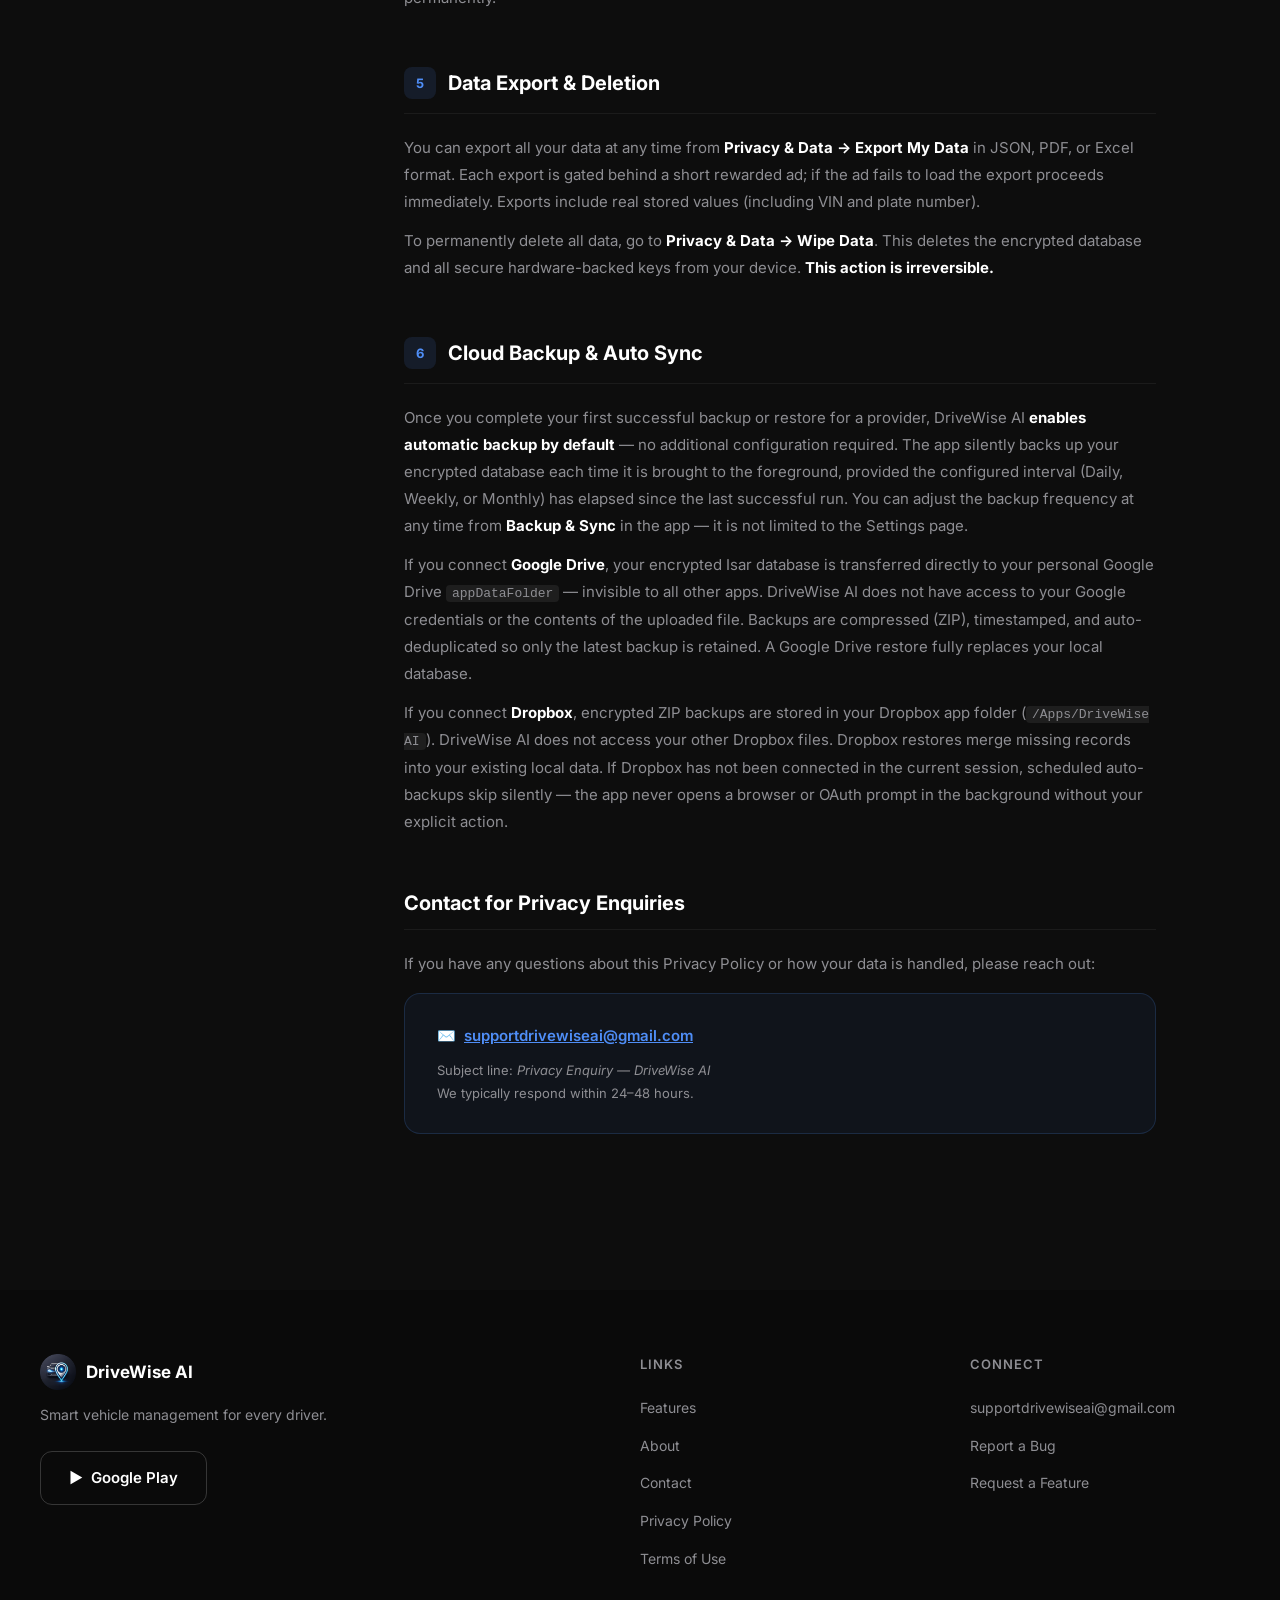
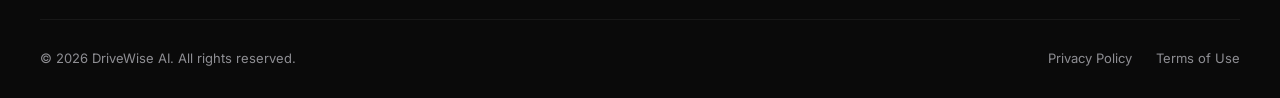
==== commit 88d1ae60: "new fix new fix" ====
--- a/privacy-policy/index.html
+++ b/privacy-policy/index.html
@@ -6,6 +6,7 @@
   <title>Privacy Policy — DriveWise AI</title>
   <meta name="description" content="DriveWise AI Privacy Policy — your data stays on your device, always." />
   <meta name="robots" content="index, follow" />
+  <link rel="canonical" href="https://drivewiseai.in/privacy-policy" />
 
   <!-- Favicon setup -->
   <link rel="icon" href="/assets/circle_splash.png" />
@@ -16,7 +17,7 @@
   <link rel="preconnect" href="https://fonts.googleapis.com" />
   <link rel="preconnect" href="https://fonts.gstatic.com" crossorigin />
   <link href="https://fonts.googleapis.com/css2?family=Inter:wght@400;500;600;700;800&display=swap" rel="stylesheet" />
-  <link rel="stylesheet" href="styles.css" />
+  <link rel="stylesheet" href="/styles.css" />
   <style>
     /* ── Privacy page overrides ─────────────────────────── */
     body { background: var(--bg-dark); }
@@ -315,7 +316,7 @@
   <div class="nav-inner">
 
     <a href="/" class="nav-logo" aria-label="DriveWise AI home">
-      <img src="assets/circle_splash.png" alt="DriveWise AI logo" class="nav-logo-img" width="36" height="36" />
+      <img src="/assets/circle_splash.png" alt="DriveWise AI logo" class="nav-logo-img" width="36" height="36" />
       DriveWise AI
     </a>
 
@@ -358,16 +359,16 @@
      ========================================================= -->
 <div class="pp-hero">
   <div class="pp-hero-logo">
-    <img src="assets/logo.png" alt="DriveWise AI app icon" />
+    <img src="/assets/logo.png" alt="DriveWise AI app icon" />
     <span>DriveWise AI</span>
   </div>
   <h1>Privacy Policy</h1>
-  <p class="pp-hero-meta">Last updated: April 2026 &mdash; Phase 7: edge-to-edge UI &amp; reliable background sync</p>
+  <p class="pp-hero-meta">Last updated: April 2026</p>
   <div class="pp-hero-badges">
     <span class="pp-hero-badge">🔒 AES-256 Encrypted</span>
     <span class="pp-hero-badge">📴 100% Offline</span>
     <span class="pp-hero-badge">👁️ No Vehicle Telemetry</span>
-    <span class="pp-hero-badge">📱 Edge-to-Edge Display</span>
+    <span class="pp-hero-badge">☁️ Auto Backup by Default</span>
   </div>
 </div>
 
@@ -381,12 +382,12 @@
   <aside class="pp-toc" aria-label="Table of contents">
     <p class="pp-toc-title">On this page</p>
     <ul role="list">
-      <li><a href="#pp-overview"    class="toc-link">Overview</a></li>
-      <li><a href="#pp-data"        class="toc-link">Data We Collect</a></li>
-      <li><a href="#pp-third-party" class="toc-link">Third-Party Services</a></li>
-      <li><a href="#pp-ads"         class="toc-link">Advertising &amp; Consent</a></li>
-      <li><a href="#pp-export"      class="toc-link">Data Export &amp; Deletion</a></li>
-      <li><a href="#pp-backup"      class="toc-link">Cloud Backup Privacy</a></li>
+      <li><a href="#pp-overview"    class="toc-link">1. Overview</a></li>
+      <li><a href="#pp-data"        class="toc-link">2. Data We Collect</a></li>
+      <li><a href="#pp-third-party" class="toc-link">3. Third-Party Services</a></li>
+      <li><a href="#pp-ads"         class="toc-link">4. Advertising &amp; Consent</a></li>
+      <li><a href="#pp-export"      class="toc-link">5. Data Export &amp; Deletion</a></li>
+      <li><a href="#pp-backup"      class="toc-link">6. Cloud Backup &amp; Auto Sync</a></li>
       <li><a href="#pp-contact"     class="toc-link">Contact Us</a></li>
     </ul>
   </aside>
@@ -613,37 +614,45 @@
       </p>
     </section>
 
-    <!-- 6. Cloud Backup Privacy -->
+    <!-- 6. Cloud Backup & Auto Sync -->
     <section class="pp-section fade-up" id="pp-backup" aria-labelledby="pp-backup-h">
       <div class="pp-section-header">
         <div class="pp-section-num">6</div>
-        <h2 id="pp-backup-h">Cloud Backup Privacy</h2>
-      </div>
-      <p>
-        If you enable Google Drive backup, your encrypted Isar database is transferred directly
-        between your device and your personal Google Drive
-        <code style="background:rgba(255,255,255,0.07);padding:1px 6px;border-radius:4px;font-size:13px;">appDataFolder</code>.
-        DriveWise AI does not have access to your Google credentials or the contents of the uploaded file.
-      </p>
-      <p>
-        Google Drive backups are compressed (ZIP), timestamped, and auto-deduplicated so only the latest
-        backup is retained. You control backup frequency (daily / weekly / monthly) from
-        <strong style="color:#fff;">Settings → Backup &amp; Sync</strong>.
-      </p>
-      <p>
-        If you enable Dropbox backup, the encrypted ZIP is transferred directly between your device and
-        your Dropbox app folder (<code style="background:rgba(255,255,255,0.07);padding:1px 6px;border-radius:4px;font-size:13px;">/Apps/DriveWise AI</code>).
-        Google Drive restores replace the local database, while Dropbox restores merge missing records
-        into existing local data. If Dropbox has not yet been connected, scheduled auto-backups skip
-        silently — the app never triggers an OAuth browser prompt in the background.
+        <h2 id="pp-backup-h">Cloud Backup &amp; Auto Sync</h2>
+      </div>
+      <p>
+        Once you complete your first successful backup or restore for a provider, DriveWise AI
+        <strong style="color:#fff;">enables automatic backup by default</strong> — no additional
+        configuration required. The app silently backs up your encrypted database each time it is
+        brought to the foreground, provided the configured interval (Daily, Weekly, or Monthly) has
+        elapsed since the last successful run. You can adjust the backup frequency at any time from
+        <strong style="color:#fff;">Backup &amp; Sync</strong> in the app — it is not limited to the
+        Settings page.
+      </p>
+      <p>
+        If you connect <strong style="color:#fff;">Google Drive</strong>, your encrypted Isar database
+        is transferred directly to your personal Google Drive
+        <code style="background:rgba(255,255,255,0.07);padding:1px 6px;border-radius:4px;font-size:13px;">appDataFolder</code>
+        — invisible to all other apps. DriveWise AI does not have access to your Google credentials
+        or the contents of the uploaded file. Backups are compressed (ZIP), timestamped, and
+        auto-deduplicated so only the latest backup is retained. A Google Drive restore fully
+        replaces your local database.
+      </p>
+      <p>
+        If you connect <strong style="color:#fff;">Dropbox</strong>, encrypted ZIP backups are stored
+        in your Dropbox app folder
+        (<code style="background:rgba(255,255,255,0.07);padding:1px 6px;border-radius:4px;font-size:13px;">/Apps/DriveWise AI</code>).
+        DriveWise AI does not access your other Dropbox files. Dropbox restores merge missing records
+        into your existing local data. If Dropbox has not been connected in the current session,
+        scheduled auto-backups skip silently — the app never opens a browser or OAuth prompt in the
+        background without your explicit action.
       </p>
     </section>
 
-    <!-- 7. Contact -->
+    <!-- Contact -->
     <section class="pp-section fade-up" id="pp-contact" aria-labelledby="pp-contact-h">
       <div class="pp-section-header">
-        <div class="pp-section-num">7</div>
-        <h2 id="pp-contact-h">Contact for Privacy Enquiries</h2>
+        <h2 id="pp-contact-h" style="margin:0;">Contact for Privacy Enquiries</h2>
       </div>
       <p>If you have any questions about this Privacy Policy or how your data is handled, please reach out:</p>
       <div class="pp-contact-box">
@@ -669,7 +678,7 @@
     <div class="footer-grid">
       <div class="footer-brand">
         <div class="footer-logo">
-          <img src="assets/circle_splash.png" alt="DriveWise AI logo" class="nav-logo-img" width="36" height="36" />
+          <img src="/assets/circle_splash.png" alt="DriveWise AI logo" class="nav-logo-img" width="36" height="36" />
           <strong style="font-size:17px;">DriveWise AI</strong>
         </div>
         <p>Smart vehicle management for every driver.</p>
@@ -685,9 +694,9 @@
       <div class="footer-col">
         <h4>Links</h4>
         <ul role="list">
-          <li><a href="index.html#features">Features</a></li>
-          <li><a href="index.html#about">About</a></li>
-          <li><a href="index.html#contact">Contact</a></li>
+          <li><a href="/#features">Features</a></li>
+          <li><a href="/#about">About</a></li>
+          <li><a href="/#contact">Contact</a></li>
           <li><a href="/privacy-policy" aria-current="page">Privacy Policy</a></li>
           <li><a href="#" aria-label="Terms of Use (coming soon)">Terms of Use</a></li>
         </ul>
@@ -712,7 +721,7 @@
   </div>
 </footer>
 
-<script src="main.js"></script>
+<script src="/main.js"></script>
 <script>
   // ── TOC active link highlight on scroll ──────────────────
   (function initTocHighlight() {
--- a/styles.css
+++ b/styles.css
@@ -0,0 +1,1117 @@
+/* =========================================================
+   DriveWise AI — Website Styles
+   Design tokens from drivewiseai_website.md
+   ========================================================= */
+
+/* ── Reset & base ──────────────────────────────────────── */
+*, *::before, *::after { box-sizing: border-box; margin: 0; padding: 0; }
+
+:root {
+  --primary:        #4F8EF7;
+  --primary-dark:   #1A56D6;
+  --accent:         #FF8C00;
+  --bg-dark:        #0D0D0D;
+  --surface-dark:   #1C1C1E;
+  --surface-mid:    #111111;
+  --bg-light:       #F2F2F7;
+  --text-primary:   #FFFFFF;
+  --text-secondary: #8E8E93;
+  --success:        #4F8EF7;
+  --radius-card:    16px;
+  --radius-btn:     12px;
+  --radius-pill:    24px;
+  --shadow:         0 8px 32px rgba(0,0,0,0.18);
+  --max-w:          1200px;
+  --transition:     0.25s ease;
+}
+
+html { scroll-behavior: smooth; }
+
+body {
+  font-family: 'Inter', -apple-system, BlinkMacSystemFont, sans-serif;
+  background: var(--bg-dark);
+  color: var(--text-primary);
+  line-height: 1.6;
+  -webkit-font-smoothing: antialiased;
+}
+
+img { display: block; max-width: 100%; }
+a  { color: inherit; text-decoration: none; }
+ul { list-style: none; }
+
+/* ── Typography scale ──────────────────────────────────── */
+h1 { font-size: clamp(40px, 6vw, 72px); font-weight: 800; line-height: 1.1; }
+h2 { font-size: clamp(28px, 4vw, 48px); font-weight: 700; line-height: 1.2; }
+h3 { font-size: clamp(22px, 3vw, 36px); font-weight: 700; line-height: 1.3; }
+h4 { font-size: 18px; font-weight: 600; }
+p  { font-size: 16px; color: var(--text-secondary); }
+
+/* ── Utility ───────────────────────────────────────────── */
+.container { max-width: var(--max-w); margin: 0 auto; padding: 0 24px; }
+.section    { padding: 100px 0; }
+.section--dark    { background: var(--bg-dark); }
+.section--surface { background: var(--surface-dark); }
+.section--mid     { background: var(--surface-mid); }
+.text-center  { text-align: center; }
+.text-muted   { color: var(--text-secondary); }
+.label-pill {
+  display: inline-block;
+  font-size: 12px;
+  font-weight: 600;
+  letter-spacing: 0.12em;
+  text-transform: uppercase;
+  color: var(--primary);
+  margin-bottom: 16px;
+}
+
+/* ── Buttons ───────────────────────────────────────────── */
+.btn {
+  display: inline-flex;
+  align-items: center;
+  gap: 8px;
+  padding: 14px 28px;
+  border-radius: var(--radius-btn);
+  font-size: 15px;
+  font-weight: 600;
+  cursor: pointer;
+  border: none;
+  transition: transform var(--transition), box-shadow var(--transition);
+}
+.btn:hover { transform: scale(1.03); }
+
+.btn-primary {
+  background: linear-gradient(135deg, var(--primary), var(--primary-dark));
+  color: #fff;
+  box-shadow: 0 4px 20px rgba(79,142,247,0.35);
+}
+.btn-primary:hover { box-shadow: 0 8px 30px rgba(79,142,247,0.5); }
+
+.btn-ghost {
+  background: transparent;
+  color: var(--text-primary);
+  border: 1.5px solid rgba(255,255,255,0.18);
+}
+.btn-ghost:hover { border-color: var(--primary); color: var(--primary); }
+
+.btn-outline-white {
+  background: transparent;
+  color: #fff;
+  border: 1.5px solid rgba(255,255,255,0.5);
+}
+.btn-outline-white:hover { background: rgba(255,255,255,0.08); }
+
+/* ── Card ──────────────────────────────────────────────── */
+.card {
+  background: var(--surface-dark);
+  border: 1px solid rgba(255,255,255,0.06);
+  border-radius: var(--radius-card);
+  padding: 28px 24px;
+  transition: transform var(--transition), border-color var(--transition), box-shadow var(--transition);
+}
+.card:hover {
+  transform: translateY(-4px);
+  border-color: var(--primary);
+  box-shadow: 0 0 18px rgba(79,142,247,0.18);
+}
+
+/* =========================================================
+   1. NAVIGATION BAR
+   ========================================================= */
+#navbar {
+  position: fixed;
+  top: 0; left: 0; right: 0;
+  z-index: 1000;
+  padding: 0 24px;
+  height: 68px;
+  display: flex;
+  align-items: center;
+  transition: background var(--transition), backdrop-filter var(--transition);
+}
+#navbar.scrolled {
+  background: rgba(13,13,13,0.75);
+  backdrop-filter: blur(20px);
+  -webkit-backdrop-filter: blur(20px);
+  border-bottom: 1px solid rgba(255,255,255,0.06);
+}
+.nav-inner {
+  max-width: var(--max-w);
+  margin: 0 auto;
+  width: 100%;
+  display: flex;
+  align-items: center;
+  justify-content: space-between;
+}
+.nav-logo {
+  display: flex;
+  align-items: center;
+  gap: 10px;
+  font-size: 17px;
+  font-weight: 600;
+}
+.nav-logo-img {
+  width: 36px; height: 36px;
+  border-radius: 10px;
+  object-fit: cover;
+  flex-shrink: 0;
+}
+.nav-logo-icon {
+  width: 36px; height: 36px;
+  background: linear-gradient(135deg, var(--primary), var(--primary-dark));
+  border-radius: 10px;
+  display: flex; align-items: center; justify-content: center;
+  font-size: 20px;
+}
+.nav-links {
+  display: flex;
+  gap: 36px;
+  font-size: 14px;
+  font-weight: 500;
+  color: var(--text-secondary);
+}
+.nav-links a:hover { color: #fff; }
+.nav-right {
+  display: flex;
+  align-items: center;
+  gap: 20px;
+}
+.nav-privacy-link {
+  font-size: 13px;
+  color: var(--text-secondary);
+}
+.nav-privacy-link:hover { color: #fff; }
+.btn-get-app {
+  background: linear-gradient(135deg, var(--primary), var(--primary-dark));
+  color: #fff;
+  padding: 9px 22px;
+  border-radius: var(--radius-pill);
+  font-size: 13px;
+  font-weight: 600;
+  transition: box-shadow var(--transition), transform var(--transition);
+}
+.btn-get-app:hover { box-shadow: 0 4px 20px rgba(79,142,247,0.4); transform: scale(1.03); }
+
+/* Hamburger */
+.hamburger {
+  display: none;
+  flex-direction: column;
+  gap: 5px;
+  cursor: pointer;
+  background: none;
+  border: none;
+  padding: 4px;
+}
+.hamburger span {
+  display: block;
+  width: 24px; height: 2px;
+  background: #fff;
+  border-radius: 2px;
+  transition: var(--transition);
+}
+.hamburger.open span:nth-child(1) { transform: translateY(7px) rotate(45deg); }
+.hamburger.open span:nth-child(2) { opacity: 0; }
+.hamburger.open span:nth-child(3) { transform: translateY(-7px) rotate(-45deg); }
+
+/* Mobile drawer */
+.mobile-drawer {
+  display: none;
+  position: fixed;
+  inset: 0;
+  z-index: 999;
+  background: rgba(13,13,13,0.97);
+  flex-direction: column;
+  align-items: center;
+  justify-content: center;
+  gap: 40px;
+}
+.mobile-drawer.open { display: flex; }
+.mobile-drawer a {
+  font-size: 22px;
+  font-weight: 600;
+  color: var(--text-primary);
+}
+
+/* =========================================================
+   2. HERO SECTION
+   ========================================================= */
+#hero {
+  min-height: 100vh;
+  display: flex;
+  align-items: center;
+  background: linear-gradient(135deg, #0D0D0D 0%, #111827 100%);
+  padding: 120px 24px 80px;
+  position: relative;
+  overflow: hidden;
+}
+#hero-canvas {
+  position: absolute;
+  inset: 0;
+  pointer-events: none;
+}
+.hero-inner {
+  max-width: var(--max-w);
+  margin: 0 auto;
+  width: 100%;
+  display: grid;
+  grid-template-columns: 1fr 1fr;
+  gap: 60px;
+  align-items: center;
+  position: relative;
+  z-index: 1;
+}
+.hero-badge {
+  display: inline-flex;
+  align-items: center;
+  gap: 8px;
+  border: 1.5px solid var(--primary);
+  border-radius: var(--radius-pill);
+  padding: 6px 18px;
+  font-size: 13px;
+  font-weight: 500;
+  color: var(--primary);
+  margin-bottom: 24px;
+}
+.hero-title { margin-bottom: 24px; }
+.hero-sub {
+  font-size: 20px;
+  color: var(--text-secondary);
+  max-width: 520px;
+  margin-bottom: 40px;
+  line-height: 1.6;
+}
+.hero-ctas {
+  display: flex;
+  gap: 16px;
+  flex-wrap: wrap;
+  margin-bottom: 40px;
+}
+.hero-trust {
+  display: flex;
+  gap: 24px;
+  flex-wrap: wrap;
+}
+.hero-trust-item {
+  display: flex;
+  align-items: center;
+  gap: 6px;
+  font-size: 13px;
+  color: var(--text-secondary);
+}
+.hero-phone {
+  display: flex;
+  justify-content: center;
+  align-items: center;
+}
+.phone-wrapper {
+  position: relative;
+  animation: float 4s ease-in-out infinite;
+}
+.phone-wrapper::after {
+  content: '';
+  position: absolute;
+  bottom: -40px;
+  left: 50%;
+  transform: translateX(-50%);
+  width: 220px;
+  height: 80px;
+  background: radial-gradient(ellipse, rgba(79,142,247,0.3) 0%, transparent 70%);
+  pointer-events: none;
+}
+.phone-frame {
+  width: 260px;
+  background: var(--surface-dark);
+  border-radius: 40px;
+  border: 2px solid rgba(255,255,255,0.1);
+  overflow: hidden;
+  box-shadow: 0 24px 60px rgba(0,0,0,0.5), 0 0 0 1px rgba(255,255,255,0.04);
+  transform: rotate(-4deg);
+}
+.phone-screen {
+  background: linear-gradient(160deg, #111827, #0D0D0D);
+  padding: 24px 16px;
+  min-height: 520px;
+}
+.phone-status { display: flex; justify-content: space-between; font-size: 11px; color: var(--text-secondary); margin-bottom: 20px; }
+.phone-header { font-size: 13px; font-weight: 700; margin-bottom: 16px; }
+.phone-card-mock {
+  background: rgba(79,142,247,0.1);
+  border: 1px solid rgba(79,142,247,0.2);
+  border-radius: 12px;
+  padding: 14px;
+  margin-bottom: 12px;
+}
+.phone-card-title { font-size: 11px; font-weight: 600; margin-bottom: 6px; }
+.phone-card-value { font-size: 22px; font-weight: 800; color: var(--primary); }
+.phone-card-sub { font-size: 10px; color: var(--text-secondary); margin-top: 2px; }
+.phone-chart-area {
+  background: rgba(255,255,255,0.03);
+  border-radius: 10px;
+  padding: 12px;
+  margin-top: 8px;
+}
+.phone-chart-bars {
+  display: flex;
+  align-items: flex-end;
+  gap: 6px;
+  height: 60px;
+}
+.phone-bar {
+  flex: 1;
+  border-radius: 4px 4px 0 0;
+  background: linear-gradient(to top, var(--primary-dark), var(--primary));
+  opacity: 0.8;
+}
+.streak-badge {
+  display: inline-flex;
+  align-items: center;
+  gap: 4px;
+  background: rgba(255,140,0,0.15);
+  border: 1px solid rgba(255,140,0,0.3);
+  border-radius: 20px;
+  padding: 4px 12px;
+  font-size: 11px;
+  font-weight: 600;
+  color: var(--accent);
+  margin-bottom: 12px;
+}
+
+@keyframes float {
+  0%, 100% { transform: translateY(0) rotate(-4deg); }
+  50%       { transform: translateY(-16px) rotate(-4deg); }
+}
+
+/* =========================================================
+   3. FEATURES OVERVIEW
+   ========================================================= */
+#features { background: var(--bg-dark); }
+.features-header { text-align: center; margin-bottom: 64px; }
+.features-header p { margin-top: 16px; font-size: 18px; }
+.features-grid {
+  display: grid;
+  grid-template-columns: repeat(3, 1fr);
+  gap: 24px;
+}
+.feature-card { text-align: center; }
+.feature-icon {
+  width: 52px;
+  height: 52px;
+  margin: 0 auto 16px;
+  display: block;
+  object-fit: contain;
+}
+.feature-card h4 { margin-bottom: 10px; font-size: 17px; }
+.feature-card p  { font-size: 14px; line-height: 1.6; }
+
+/* =========================================================
+   4-6. FEATURE DEEP-DIVES (zigzag)
+   ========================================================= */
+.deep-dive { background: var(--bg-dark); }
+.deep-dive--alt { background: var(--surface-mid); }
+.dive-inner {
+  max-width: var(--max-w);
+  margin: 0 auto;
+  padding: 100px 24px;
+  display: grid;
+  grid-template-columns: 1fr 1fr;
+  gap: 80px;
+  align-items: center;
+}
+.dive-inner--rev { direction: rtl; }
+.dive-inner--rev > * { direction: ltr; }
+.dive-phone {
+  display: flex;
+  justify-content: center;
+}
+.dive-phone-frame {
+  width: 220px;
+  background: var(--surface-dark);
+  border-radius: 36px;
+  border: 2px solid rgba(255,255,255,0.08);
+  overflow: hidden;
+  box-shadow: var(--shadow);
+}
+.dive-phone-screen {
+  background: linear-gradient(160deg, #111827, #0D0D0D);
+  min-height: 440px;
+  padding: 20px 14px;
+}
+.dive-content h3 { margin-bottom: 20px; }
+.dive-content > p { margin-bottom: 28px; font-size: 17px; line-height: 1.7; }
+.dive-bullets { display: flex; flex-direction: column; gap: 14px; }
+.dive-bullet {
+  display: flex;
+  align-items: flex-start;
+  gap: 12px;
+  font-size: 15px;
+  color: var(--text-secondary);
+}
+.dive-bullet-check {
+  width: 20px; height: 20px;
+  background: rgba(79,142,247,0.15);
+  border-radius: 50%;
+  display: flex; align-items: center; justify-content: center;
+  font-size: 11px;
+  flex-shrink: 0;
+  margin-top: 2px;
+  color: var(--primary);
+}
+
+/* Mock screen content helpers */
+.mock-list { display: flex; flex-direction: column; gap: 8px; margin-top: 8px; }
+.mock-item {
+  background: rgba(255,255,255,0.05);
+  border-radius: 10px;
+  padding: 10px 12px;
+  font-size: 11px;
+}
+.mock-item-title { font-weight: 600; margin-bottom: 2px; font-size: 11px; }
+.mock-item-sub   { font-size: 10px; color: var(--text-secondary); }
+.mock-item-badge {
+  display: inline-block;
+  padding: 2px 8px;
+  border-radius: 10px;
+  font-size: 10px;
+  font-weight: 600;
+}
+.badge-green  { background: rgba(79,142,247,0.15);  color: var(--primary); }
+.badge-orange { background: rgba(255,140,0,0.15);  color: var(--accent); }
+.badge-blue   { background: rgba(79,142,247,0.15); color: var(--primary); }
+
+/* =========================================================
+   7. PRIVACY & SECURITY
+   ========================================================= */
+#privacy-section {
+  background: linear-gradient(135deg, #0D0D0D, #0F1B2D);
+  padding: 100px 24px;
+  text-align: center;
+}
+.privacy-lock {
+  width: 72px;
+  height: 72px;
+  margin: 0 auto 24px;
+  display: block;
+  object-fit: contain;
+}
+#privacy-section h2 { margin-bottom: 20px; }
+#privacy-section .section-sub {
+  font-size: 18px;
+  max-width: 600px;
+  margin: 0 auto 60px;
+}
+.privacy-stats {
+  display: flex;
+  justify-content: center;
+  gap: 24px;
+  flex-wrap: wrap;
+  margin-bottom: 60px;
+}
+.privacy-stat-card {
+  background: var(--surface-dark);
+  border: 1px solid rgba(255,255,255,0.06);
+  border-radius: var(--radius-card);
+  padding: 32px 40px;
+  min-width: 180px;
+}
+.privacy-stat-icon { width: 48px; height: 48px; margin: 0 auto 12px; display: block; object-fit: contain; }
+.privacy-stat-value { font-size: 24px; font-weight: 800; color: var(--primary); margin-bottom: 6px; }
+.privacy-stat-label { font-size: 13px; color: var(--text-secondary); }
+.export-row {
+  display: flex;
+  justify-content: center;
+  gap: 16px;
+  flex-wrap: wrap;
+}
+.export-card {
+  background: var(--surface-dark);
+  border: 1px solid rgba(255,255,255,0.06);
+  border-radius: 12px;
+  padding: 16px 28px;
+  display: flex;
+  align-items: center;
+  gap: 10px;
+  font-weight: 600;
+  font-size: 14px;
+  transition: border-color var(--transition);
+}
+.export-card:hover { border-color: var(--primary); }
+.export-card-icon { width: 32px; height: 32px; object-fit: contain; flex-shrink: 0; }
+.export-card-desc { font-size: 12px; color: var(--text-secondary); font-weight: 400; margin-top: 2px; }
+
+/* =========================================================
+   8. CALCULATORS SPOTLIGHT
+   ========================================================= */
+#calculators {
+  background: var(--surface-dark);
+  padding: 100px 24px;
+}
+.calc-inner {
+  max-width: var(--max-w);
+  margin: 0 auto;
+  display: grid;
+  grid-template-columns: 1fr 1fr;
+  gap: 60px;
+  align-items: start;
+}
+.calc-content h3 { margin-bottom: 20px; }
+.calc-content p  { font-size: 17px; line-height: 1.7; margin-bottom: 28px; }
+.calc-tabs {
+  display: flex;
+  gap: 0;
+  border: 1px solid rgba(255,255,255,0.1);
+  border-radius: 10px;
+  overflow: hidden;
+  width: fit-content;
+}
+.calc-tab {
+  padding: 10px 22px;
+  font-size: 12px;
+  font-weight: 700;
+  letter-spacing: 0.06em;
+  color: var(--text-secondary);
+  cursor: default;
+}
+.calc-tab.active {
+  background: var(--primary);
+  color: #fff;
+}
+.calc-mock {
+  background: var(--bg-dark);
+  border-radius: var(--radius-card);
+  padding: 28px;
+  border: 1px solid rgba(255,255,255,0.06);
+}
+.calc-mock h4 { margin-bottom: 20px; font-size: 15px; color: var(--text-secondary); }
+.calc-field { margin-bottom: 14px; }
+.calc-field label {
+  display: block;
+  font-size: 12px;
+  color: var(--text-secondary);
+  margin-bottom: 4px;
+}
+.calc-field-bar {
+  height: 36px;
+  background: rgba(255,255,255,0.06);
+  border-radius: 8px;
+  border: 1px solid rgba(255,255,255,0.08);
+}
+.calc-output {
+  border-top: 1px solid rgba(255,255,255,0.06);
+  margin-top: 16px;
+  padding-top: 16px;
+  display: flex;
+  justify-content: space-between;
+  align-items: center;
+}
+.calc-output-label { font-size: 13px; color: var(--text-secondary); }
+.calc-output-value { font-size: 22px; font-weight: 800; color: var(--success); }
+
+/* =========================================================
+   9. CLOUD SYNC SPOTLIGHT
+   ========================================================= */
+#cloud-sync {
+  background: linear-gradient(160deg, #0D0D0D 0%, #0F1B2D 100%);
+  padding: 100px 24px;
+}
+.cloud-header { text-align: center; margin-bottom: 60px; }
+.cloud-header p { margin-top: 16px; font-size: 18px; }
+.cloud-cards {
+  display: flex;
+  gap: 32px;
+  justify-content: center;
+  flex-wrap: wrap;
+  margin-bottom: 48px;
+}
+.cloud-card {
+  background: var(--surface-dark);
+  border: 1px solid rgba(255,255,255,0.06);
+  border-radius: var(--radius-card);
+  padding: 36px 32px;
+  max-width: 380px;
+  flex: 1;
+  min-width: 280px;
+}
+.cloud-card-icon { width: 56px; height: 56px; margin: 0 auto 16px; display: block; object-fit: contain; }
+.cloud-card h4 { margin-bottom: 8px; }
+.cloud-card-tagline { font-size: 13px; color: var(--text-secondary); margin-bottom: 20px; font-style: italic; }
+.cloud-features { display: flex; flex-direction: column; gap: 8px; }
+.cloud-feature {
+  display: flex;
+  align-items: center;
+  gap: 10px;
+  font-size: 14px;
+  color: var(--text-secondary);
+}
+.cloud-feature::before {
+  content: '✓';
+  color: var(--primary);
+  font-weight: 700;
+  flex-shrink: 0;
+}
+.cloud-coming-soon {
+  display: inline-block;
+  font-size: 11px;
+  font-weight: 600;
+  color: var(--accent);
+  background: rgba(255,140,0,0.12);
+  border-radius: 20px;
+  padding: 2px 10px;
+  margin-left: 8px;
+  vertical-align: middle;
+}
+.cloud-note {
+  max-width: 700px;
+  margin: 0 auto;
+  text-align: center;
+}
+.cloud-note-auto {
+  background: rgba(79,142,247,0.08);
+  border: 1px solid rgba(79,142,247,0.2);
+  border-radius: 12px;
+  padding: 16px 24px;
+  font-size: 14px;
+  color: var(--text-secondary);
+  margin-bottom: 16px;
+}
+.cloud-note-restore {
+  font-size: 13px;
+  color: var(--text-secondary);
+  font-style: italic;
+}
+
+/* =========================================================
+   AI CHAT BUBBLE MOCK (used in AI deep-dive section)
+   ========================================================= */
+.ai-chat {
+  display: flex;
+  flex-direction: column;
+  gap: 8px;
+  margin-bottom: 10px;
+}
+.ai-msg {
+  padding: 8px 10px;
+  border-radius: 12px;
+  font-size: 10px;
+  line-height: 1.5;
+  max-width: 88%;
+}
+.ai-msg--bot {
+  background: rgba(79,142,247,0.12);
+  border: 1px solid rgba(79,142,247,0.2);
+  color: var(--text-primary);
+  align-self: flex-start;
+  border-bottom-left-radius: 4px;
+}
+.ai-msg--user {
+  background: var(--primary);
+  color: #fff;
+  align-self: flex-end;
+  text-align: right;
+  border-bottom-right-radius: 4px;
+}
+
+/* =========================================================
+   10. SCREENSHOTS CAROUSEL
+   ========================================================= */
+#screenshots { background: var(--bg-dark); padding: 100px 24px; }
+.screenshots-header { text-align: center; margin-bottom: 56px; }
+
+/* Wrapper provides the containing block for absolutely-positioned buttons on desktop */
+.carousel-wrapper { position: relative; }
+.carousel-outer   { overflow: hidden; }
+
+.carousel-track {
+  display: flex;
+  gap: 24px;
+  transition: transform 0.5s cubic-bezier(0.25,0.46,0.45,0.94);
+  padding: 20px 0 32px;
+  will-change: transform;
+}
+.carousel-slide {
+  flex: 0 0 240px;
+  text-align: center;
+}
+.carousel-phone {
+  width: 190px;
+  margin: 0 auto;
+  background: var(--surface-dark);
+  border-radius: 32px;
+  border: 2px solid rgba(255,255,255,0.08);
+  overflow: hidden;
+  box-shadow: var(--shadow), 0 0 40px rgba(79,142,247,0.1);
+}
+.carousel-screen {
+  background: linear-gradient(160deg, #111827, #0D0D0D);
+  min-height: 360px;
+  padding: 16px 12px;
+}
+.carousel-label {
+  margin-top: 14px;
+  font-size: 13px;
+  color: var(--text-secondary);
+  font-weight: 500;
+}
+
+/* Navigation row — prev btn | dots | next btn */
+.carousel-nav {
+  display: flex;
+  align-items: center;
+  justify-content: center;
+  gap: 16px;
+  margin-top: 12px;
+}
+.carousel-dots {
+  display: flex;
+  gap: 8px;
+}
+.carousel-dot {
+  width: 8px; height: 8px;
+  border-radius: 50%;
+  background: rgba(255,255,255,0.2);
+  cursor: pointer;
+  transition: background var(--transition), transform var(--transition);
+  border: none;
+}
+.carousel-dot.active {
+  background: var(--primary);
+  transform: scale(1.3);
+}
+.carousel-btn {
+  background: rgba(255,255,255,0.08);
+  border: 1px solid rgba(255,255,255,0.1);
+  color: #fff;
+  width: 44px; height: 44px;
+  border-radius: 50%;
+  font-size: 20px;
+  cursor: pointer;
+  display: flex; align-items: center; justify-content: center;
+  transition: background var(--transition), transform var(--transition);
+  flex-shrink: 0;
+  touch-action: manipulation;
+}
+.carousel-btn:hover  { background: var(--primary); }
+.carousel-btn:active { transform: scale(0.92); }
+
+/* Desktop: float buttons to left/right of carousel slides */
+@media (min-width: 641px) {
+  .carousel-wrapper { padding: 0 54px; }
+  .carousel-btn--prev,
+  .carousel-btn--next {
+    position: absolute;
+    top: 42%;
+    transform: translateY(-50%);
+    z-index: 2;
+  }
+  .carousel-btn--prev { left: 0; }
+  .carousel-btn--next { right: 0; }
+}
+
+/* =========================================================
+   11. ABOUT
+   ========================================================= */
+#about { background: var(--surface-mid); padding: 100px 24px; }
+.about-inner { max-width: 760px; margin: 0 auto; text-align: center; }
+.about-inner h2 { margin-bottom: 28px; }
+.about-inner p  { font-size: 17px; line-height: 1.8; margin-bottom: 20px; }
+.values-grid {
+  display: grid;
+  grid-template-columns: repeat(3, 1fr);
+  gap: 24px;
+  margin-top: 56px;
+}
+.value-card { text-align: left; }
+.value-card h4 { margin-bottom: 10px; color: var(--primary); }
+.value-card p  { font-size: 14px; }
+
+/* =========================================================
+   12. CONTACT
+   ========================================================= */
+#contact { background: var(--surface-mid); padding: 100px 24px; }
+.contact-inner { max-width: 560px; margin: 0 auto; text-align: center; }
+.contact-inner h2 { margin-bottom: 12px; }
+.contact-inner > p { margin-bottom: 40px; font-size: 17px; }
+.contact-card {
+  background: var(--surface-dark);
+  border: 1px solid rgba(255,255,255,0.06);
+  border-radius: 20px;
+  padding: 36px 40px;
+  margin-bottom: 32px;
+}
+.contact-email-row {
+  display: flex;
+  align-items: center;
+  justify-content: center;
+  gap: 12px;
+  font-size: 17px;
+  font-weight: 600;
+  margin-bottom: 16px;
+}
+.copy-btn {
+  background: rgba(255,255,255,0.08);
+  border: none;
+  color: var(--text-secondary);
+  padding: 6px 14px;
+  border-radius: 8px;
+  font-size: 12px;
+  cursor: pointer;
+  transition: background var(--transition), color var(--transition);
+}
+.copy-btn:hover { background: var(--primary); color: #fff; }
+.copy-btn.copied { background: var(--success); color: #fff; }
+.contact-response { font-size: 13px; }
+.contact-links {
+  display: flex;
+  justify-content: center;
+  gap: 16px;
+  flex-wrap: wrap;
+}
+
+/* =========================================================
+   12. FOOTER
+   ========================================================= */
+footer {
+  background: #0A0A0A;
+  padding: 64px 24px 32px;
+}
+.footer-inner {
+  max-width: var(--max-w);
+  margin: 0 auto;
+}
+.footer-grid {
+  display: grid;
+  grid-template-columns: 2fr 1fr 1fr;
+  gap: 60px;
+  margin-bottom: 48px;
+}
+.footer-brand h3 { font-size: 18px; margin-bottom: 10px; }
+.footer-brand p  { font-size: 14px; color: var(--text-secondary); margin-bottom: 24px; }
+.footer-logo  { display: flex; align-items: center; gap: 10px; margin-bottom: 14px; }
+.footer-col h4 {
+  font-size: 13px;
+  font-weight: 600;
+  letter-spacing: 0.08em;
+  text-transform: uppercase;
+  color: var(--text-secondary);
+  margin-bottom: 20px;
+}
+.footer-col ul { display: flex; flex-direction: column; gap: 12px; }
+.footer-col ul li a { font-size: 14px; color: var(--text-secondary); transition: color var(--transition); }
+.footer-col ul li a:hover { color: #fff; }
+.footer-divider {
+  border: none;
+  border-top: 1px solid rgba(255,255,255,0.06);
+  margin-bottom: 28px;
+}
+.footer-bottom {
+  display: flex;
+  justify-content: space-between;
+  align-items: center;
+  flex-wrap: wrap;
+  gap: 12px;
+  font-size: 13px;
+  color: var(--text-secondary);
+}
+.footer-bottom-links { display: flex; gap: 24px; }
+.footer-bottom-links a:hover { color: #fff; }
+
+/* =========================================================
+   14. RATINGS STRIP
+   ========================================================= */
+#ratings {
+  background: var(--surface-dark);
+  padding: 64px 24px;
+  border-top: 1px solid rgba(255,255,255,0.05);
+  border-bottom: 1px solid rgba(255,255,255,0.05);
+}
+.ratings-strip-inner {
+  max-width: var(--max-w);
+  margin: 0 auto;
+  display: flex;
+  align-items: center;
+  justify-content: center;
+  gap: 40px;
+  flex-wrap: wrap;
+  text-align: center;
+}
+.ratings-icon {
+  width: 72px;
+  height: 72px;
+  object-fit: contain;
+  flex-shrink: 0;
+}
+.ratings-text h3 { font-size: 24px; margin-bottom: 6px; }
+.ratings-text p  { font-size: 15px; color: var(--text-secondary); }
+.ratings-stars {
+  font-size: 32px;
+  color: var(--accent);
+  letter-spacing: 4px;
+  line-height: 1;
+}
+
+/* =========================================================
+   15. CTA BLOCK
+   ========================================================= */
+#cta-block {
+  background: linear-gradient(135deg, var(--primary-dark), var(--primary));
+  padding: 100px 24px;
+  text-align: center;
+}
+#cta-block h2 { color: #fff; margin-bottom: 16px; }
+#cta-block p  { font-size: 18px; color: rgba(255,255,255,0.8); max-width: 520px; margin: 0 auto 40px; }
+.cta-badges {
+  display: flex;
+  justify-content: center;
+  gap: 16px;
+  flex-wrap: wrap;
+  margin-bottom: 28px;
+}
+.cta-badge {
+  display: flex;
+  align-items: center;
+  gap: 10px;
+  border: 1.5px solid rgba(255,255,255,0.45);
+  border-radius: var(--radius-btn);
+  padding: 12px 24px;
+  font-size: 14px;
+  font-weight: 600;
+  color: #fff;
+  transition: background var(--transition);
+}
+.cta-badge:hover { background: rgba(255,255,255,0.1); }
+.cta-trust {
+  display: flex;
+  justify-content: center;
+  gap: 24px;
+  flex-wrap: wrap;
+  font-size: 13px;
+  color: rgba(255,255,255,0.75);
+}
+
+/* =========================================================
+   FOCUS / ACCESSIBILITY
+   ========================================================= */
+:focus-visible {
+  outline: 2px solid var(--primary);
+  outline-offset: 3px;
+  border-radius: 4px;
+}
+
+/* =========================================================
+   RESPONSIVE
+   ========================================================= */
+@media (max-width: 1024px) {
+  .hero-inner       { grid-template-columns: 1fr; text-align: center; }
+  .hero-sub         { margin: 0 auto 40px; }
+  .hero-trust       { justify-content: center; }
+  .hero-ctas        { justify-content: center; }
+  .hero-phone       { display: none; }
+  .features-grid    { grid-template-columns: repeat(2, 1fr); }
+  .dive-inner       { grid-template-columns: 1fr; gap: 40px; }
+  .dive-inner--rev  { direction: ltr; }
+  .dive-phone       { display: none; }
+  .calc-inner       { grid-template-columns: 1fr; }
+  .footer-grid      { grid-template-columns: 1fr 1fr; }
+  .values-grid      { grid-template-columns: 1fr; }
+}
+
+@media (max-width: 640px) {
+  /* General */
+  .section          { padding: 64px 0; }
+  h1                { font-size: 34px; }
+  h2                { font-size: 26px; }
+  h3                { font-size: 22px; }
+
+  /* Navigation */
+  .nav-links        { display: none; }
+  .nav-privacy-link { display: none; }
+  .hamburger        { display: flex; }
+  .nav-logo         { white-space: nowrap; font-size: 14px; gap: 6px; }
+  .nav-logo-img     { width: 28px; height: 28px; }
+  .nav-right        { gap: 10px; }
+  .btn-get-app      { padding: 8px 14px; font-size: 12px; }
+
+  /* Features grid */
+  .features-grid    { grid-template-columns: 1fr; }
+
+  /* Privacy stats */
+  .privacy-stats    { flex-direction: column; align-items: center; }
+
+  /* Cloud cards */
+  .cloud-cards      { flex-direction: column; align-items: center; }
+
+  /* Footer */
+  .footer-grid      { grid-template-columns: 1fr; gap: 40px; }
+  .footer-bottom    { flex-direction: column; text-align: center; }
+
+  /* Contact */
+  .contact-links    { flex-direction: column; align-items: center; }
+  .contact-email-row { flex-wrap: wrap; justify-content: center; gap: 8px; }
+  .contact-card     { padding: 28px 20px; }
+
+  /* Values */
+  .values-grid      { grid-template-columns: 1fr; }
+
+  /* CTA */
+  .cta-trust        { flex-direction: column; align-items: center; gap: 10px; }
+
+  /* Ratings */
+  .ratings-strip-inner { flex-direction: column; gap: 24px; }
+
+  /* Hero */
+  .hero-ctas        { flex-direction: column; align-items: center; gap: 12px; }
+  .hero-ctas .btn   { width: 100%; max-width: 320px; justify-content: center; }
+  .hero-sub         { font-size: 17px; }
+  #hero             { padding: 100px 20px 64px; }
+
+  /* Sections padding */
+  #privacy-section  { padding: 64px 20px; }
+  #calculators      { padding: 64px 20px; }
+  #cloud-sync       { padding: 64px 20px; }
+  #about            { padding: 64px 20px; }
+  #contact          { padding: 64px 20px; }
+  #ratings          { padding: 48px 20px; }
+  #cta-block        { padding: 72px 20px; }
+  .dive-inner       { padding: 64px 20px; }
+
+  /* Export row */
+  .export-row       { flex-direction: column; align-items: center; }
+  .export-card      { width: 100%; max-width: 320px; }
+
+  /* Screenshots carousel — full viewport width */
+  #screenshots                  { padding: 64px 0; }
+  #screenshots .container       { padding: 0; }
+  #screenshots .screenshots-header { padding: 0 24px; margin-bottom: 40px; }
+  .carousel-outer               { padding-left: 44px; }
+  .carousel-slide               { flex: 0 0 calc(100vw - 88px); }
+  .carousel-btn                 { width: 44px; height: 44px; font-size: 22px; }
+  .carousel-nav                 { gap: 12px; margin-top: 16px; }
+
+  /* Calc mock */
+  .calc-inner       { gap: 40px; }
+  .calc-inner .calc-content,
+  .calc-inner .calc-mock { padding: 0 4px; }
+}
+
+/* Extra-small screens */
+@media (max-width: 380px) {
+  h1             { font-size: 28px; }
+  h2             { font-size: 22px; }
+  .hero-badge    { font-size: 11px; padding: 5px 12px; }
+  .hero-sub      { font-size: 15px; }
+  .btn           { padding: 12px 18px; font-size: 14px; }
+  .carousel-slide { flex: 0 0 calc(100vw - 72px); }
+}
+
+/* ── Reduced motion ────────────────────────────────────── */
+@media (prefers-reduced-motion: reduce) {
+  *, *::before, *::after { animation-duration: 0.01ms !important; transition-duration: 0.01ms !important; }
+}
+
+/* ── Scroll-entrance animations ────────────────────────── */
+.fade-up {
+  opacity: 0;
+  transform: translateY(32px);
+  transition: opacity 0.6s ease, transform 0.6s ease;
+}
+.fade-up.visible {
+  opacity: 1;
+  transform: none;
+}
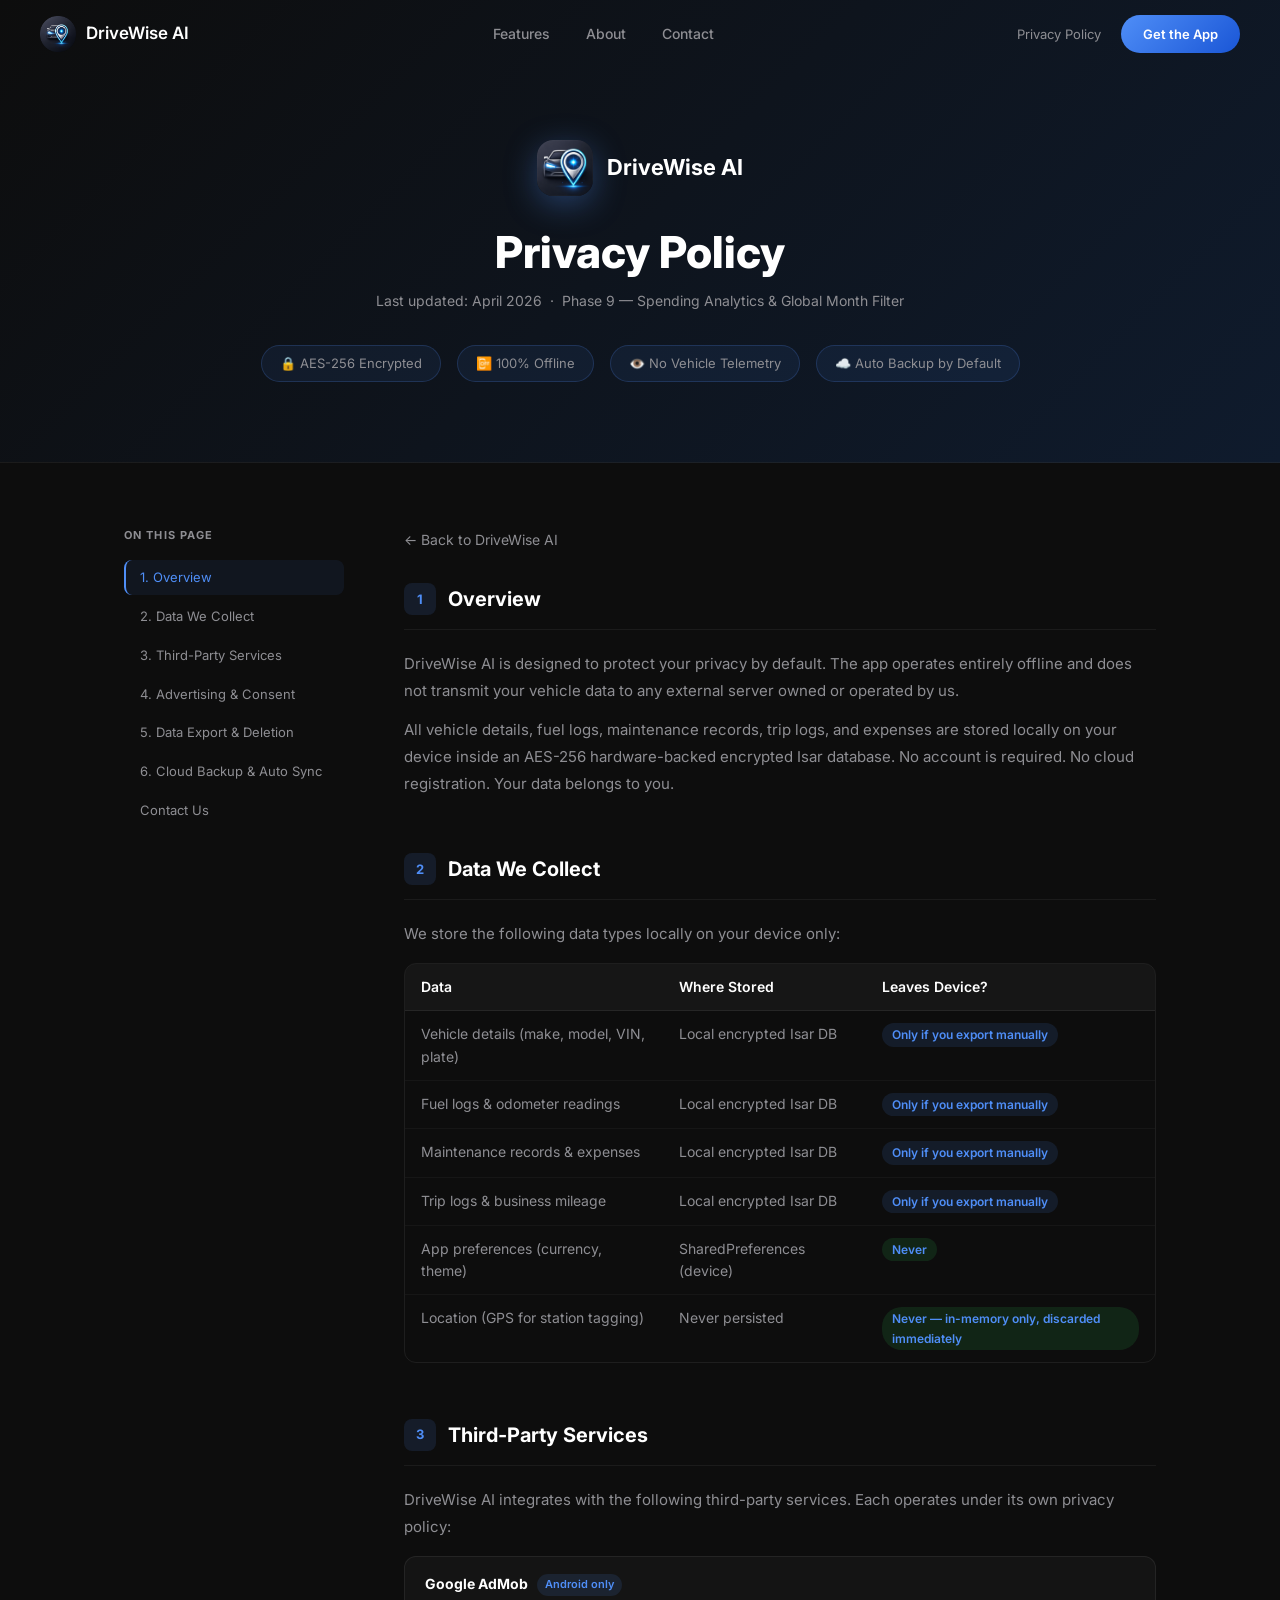
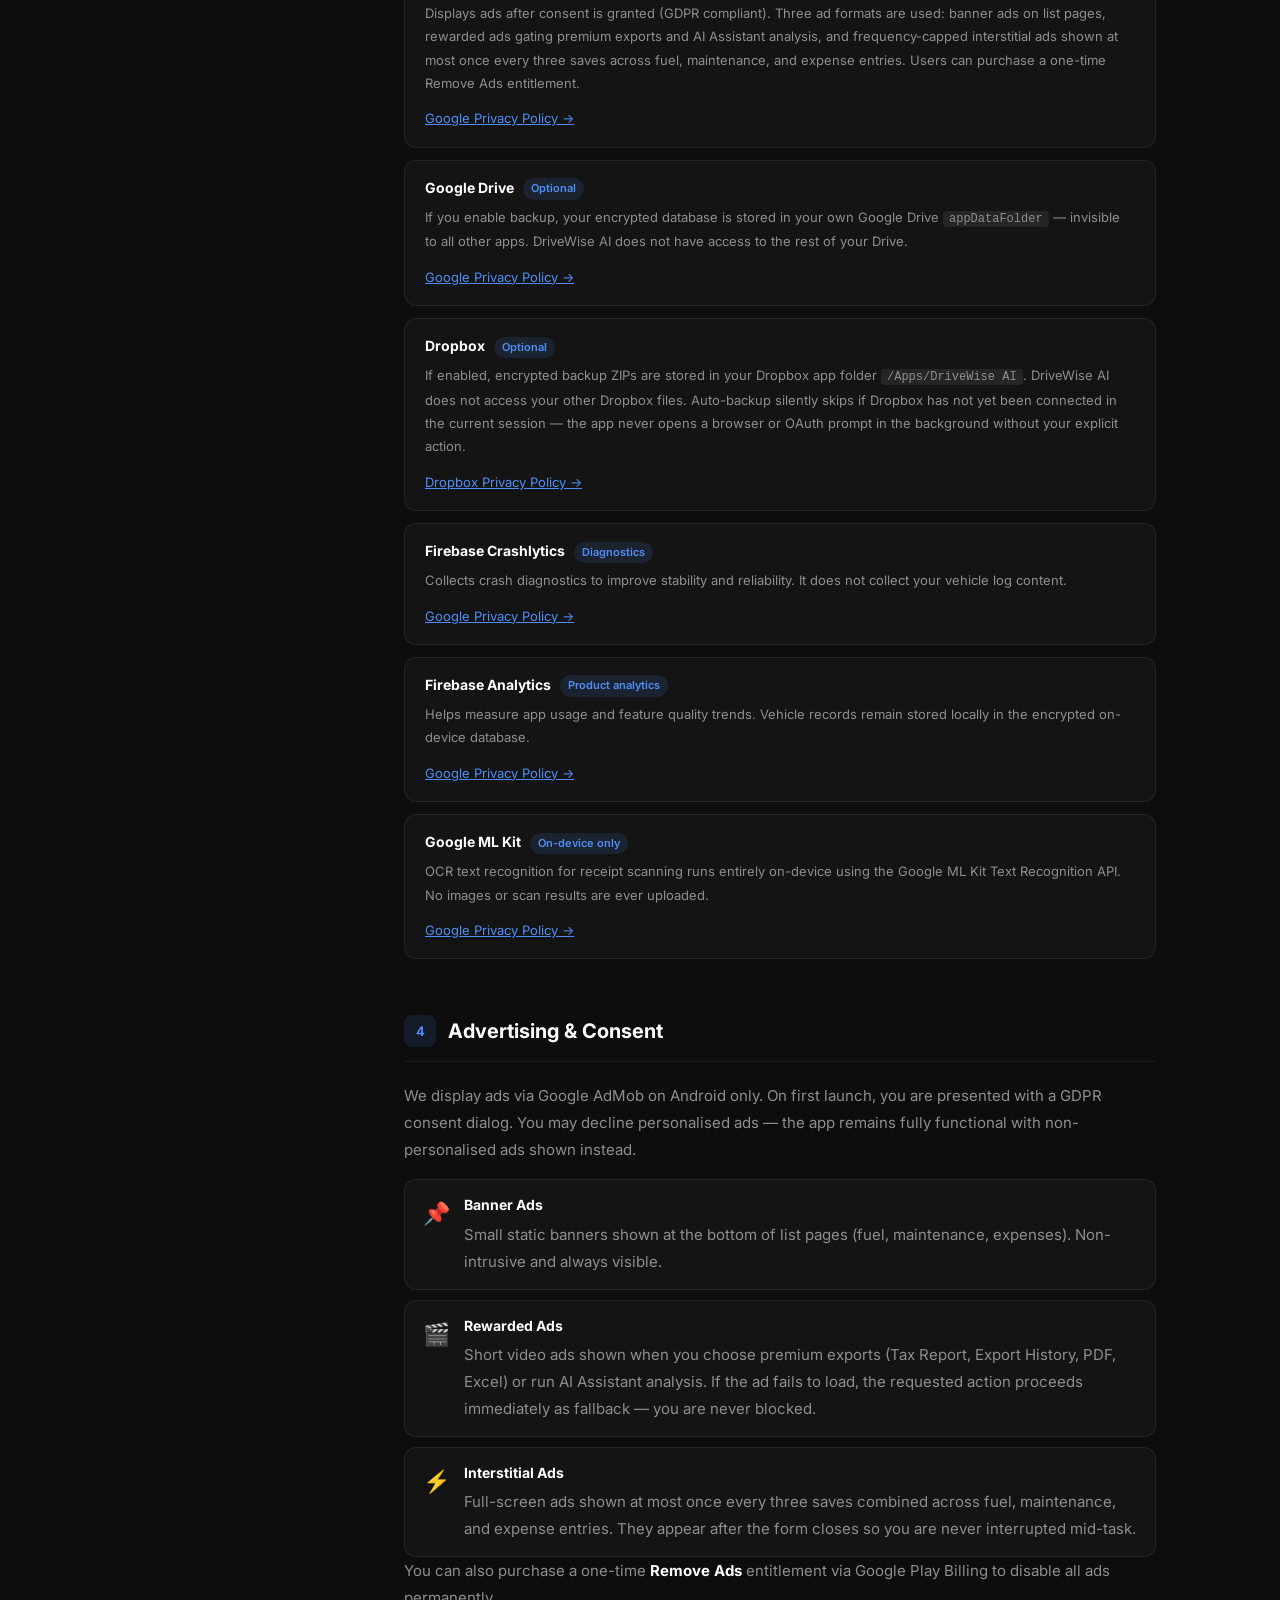
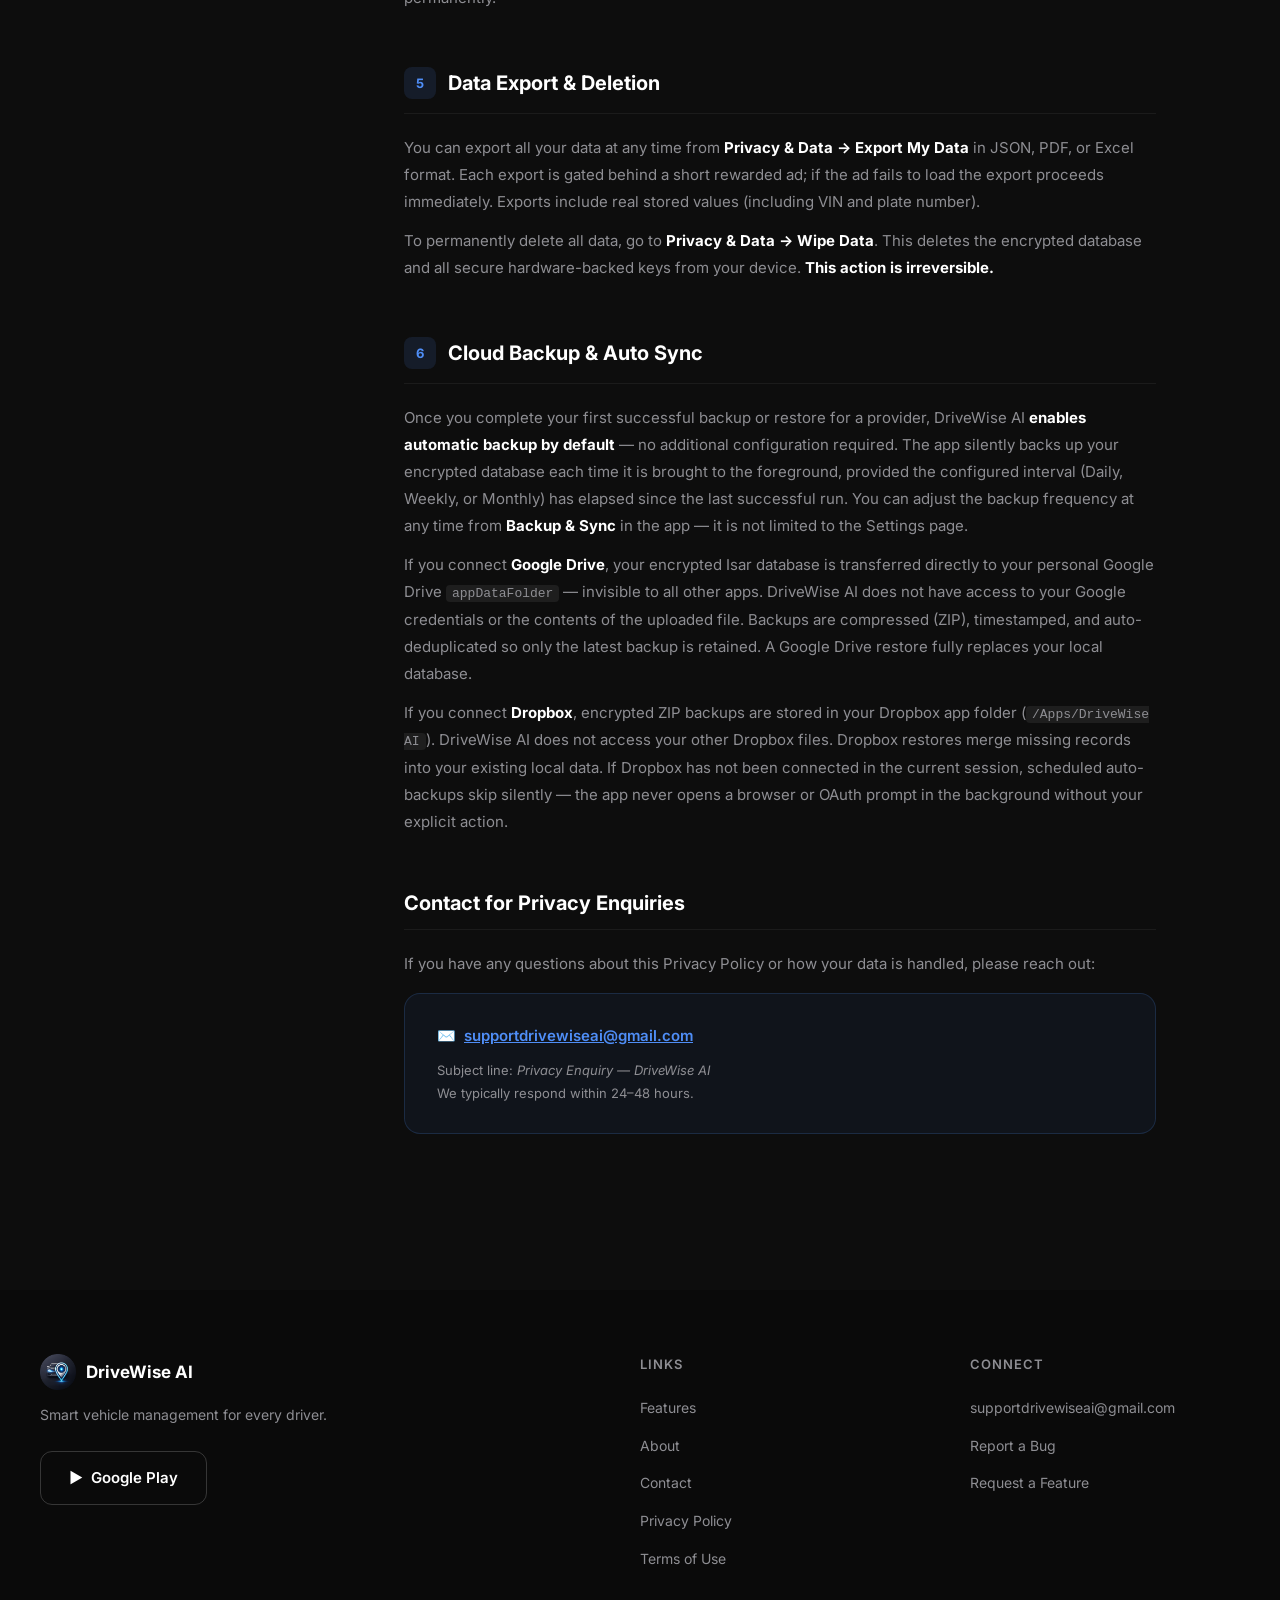
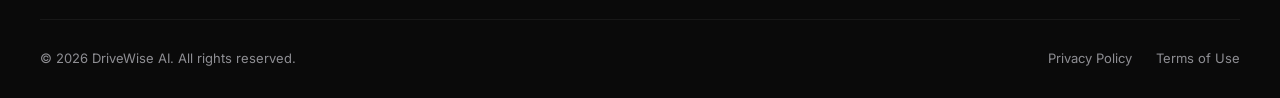
==== commit 9ad53076: "new fix new fix" ====
--- a/privacy-policy/index.html
+++ b/privacy-policy/index.html
@@ -6,7 +6,7 @@
   <title>Privacy Policy — DriveWise AI</title>
   <meta name="description" content="DriveWise AI Privacy Policy — your data stays on your device, always." />
   <meta name="robots" content="index, follow" />
-  <link rel="canonical" href="https://drivewiseai.in/privacy-policy" />
+  <link rel="canonical" href="https://drivewiseai.in/privacy-policy/" />
 
   <!-- Favicon setup -->
   <link rel="icon" href="/assets/circle_splash.png" />
@@ -327,7 +327,7 @@
     </ul>
 
     <div class="nav-right">
-      <a href="/privacy-policy" class="nav-privacy-link" aria-current="page">Privacy Policy</a>
+      <a href="/privacy-policy/" class="nav-privacy-link" aria-current="page">Privacy Policy</a>
       <a href="https://play.google.com/store/apps/details?id=com.drivewiseai"
          class="btn-get-app"
          target="_blank"
@@ -346,7 +346,7 @@
   <a href="/#features" onclick="closeMobileMenu()">Features</a>
   <a href="/#about"    onclick="closeMobileMenu()">About</a>
   <a href="/#contact"  onclick="closeMobileMenu()">Contact</a>
-  <a href="/privacy-policy"        onclick="closeMobileMenu()">Privacy Policy</a>
+  <a href="/privacy-policy/"        onclick="closeMobileMenu()">Privacy Policy</a>
   <a href="https://play.google.com/store/apps/details?id=com.drivewiseai"
      class="btn btn-primary"
      target="_blank"
@@ -363,7 +363,7 @@
     <span>DriveWise AI</span>
   </div>
   <h1>Privacy Policy</h1>
-  <p class="pp-hero-meta">Last updated: April 2026</p>
+  <p class="pp-hero-meta">Last updated: April 2026 &nbsp;·&nbsp; Phase 9 — Spending Analytics &amp; Global Month Filter</p>
   <div class="pp-hero-badges">
     <span class="pp-hero-badge">🔒 AES-256 Encrypted</span>
     <span class="pp-hero-badge">📴 100% Offline</span>
@@ -697,7 +697,7 @@
           <li><a href="/#features">Features</a></li>
           <li><a href="/#about">About</a></li>
           <li><a href="/#contact">Contact</a></li>
-          <li><a href="/privacy-policy" aria-current="page">Privacy Policy</a></li>
+          <li><a href="/privacy-policy/" aria-current="page">Privacy Policy</a></li>
           <li><a href="#" aria-label="Terms of Use (coming soon)">Terms of Use</a></li>
         </ul>
       </div>
@@ -714,7 +714,7 @@
     <div class="footer-bottom">
       <span>© 2026 DriveWise AI. All rights reserved.</span>
       <div class="footer-bottom-links">
-        <a href="/privacy-policy" aria-current="page">Privacy Policy</a>
+        <a href="/privacy-policy/" aria-current="page">Privacy Policy</a>
         <a href="#" aria-label="Terms of Use (coming soon)">Terms of Use</a>
       </div>
     </div>
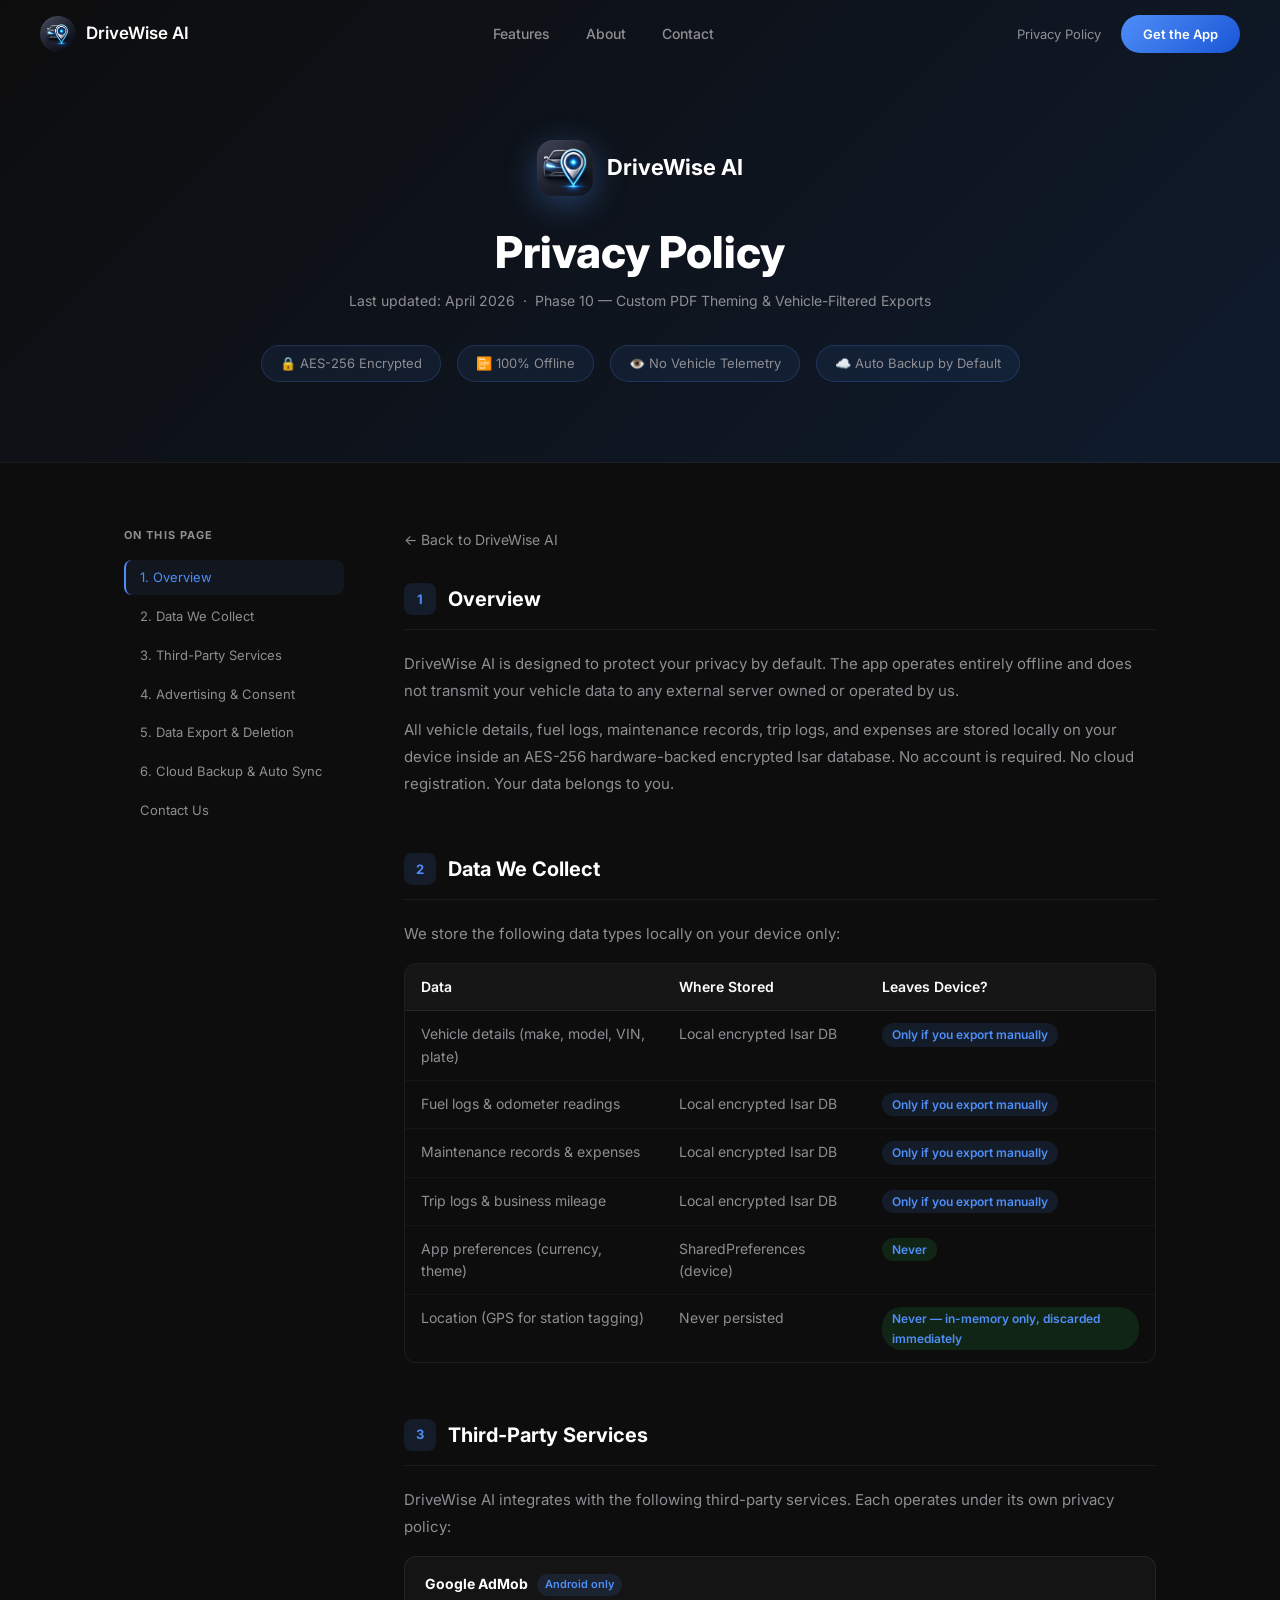
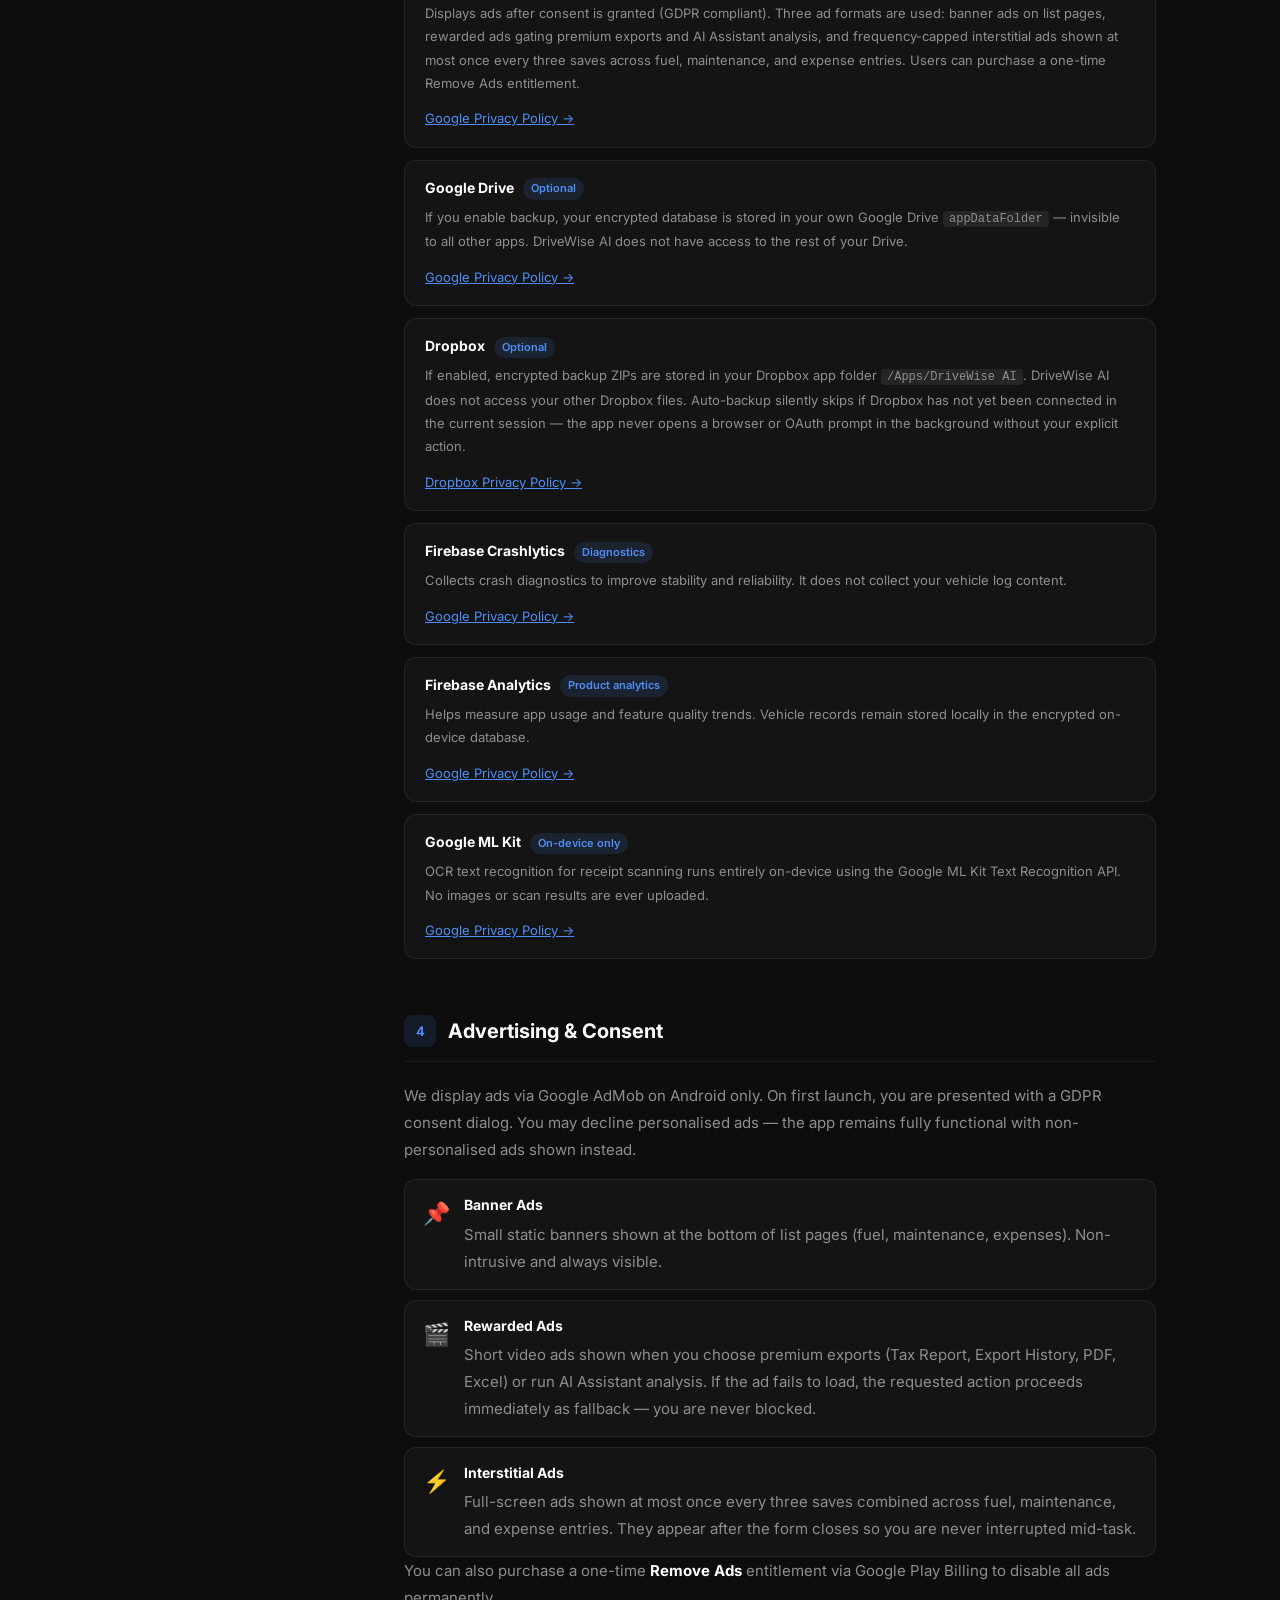
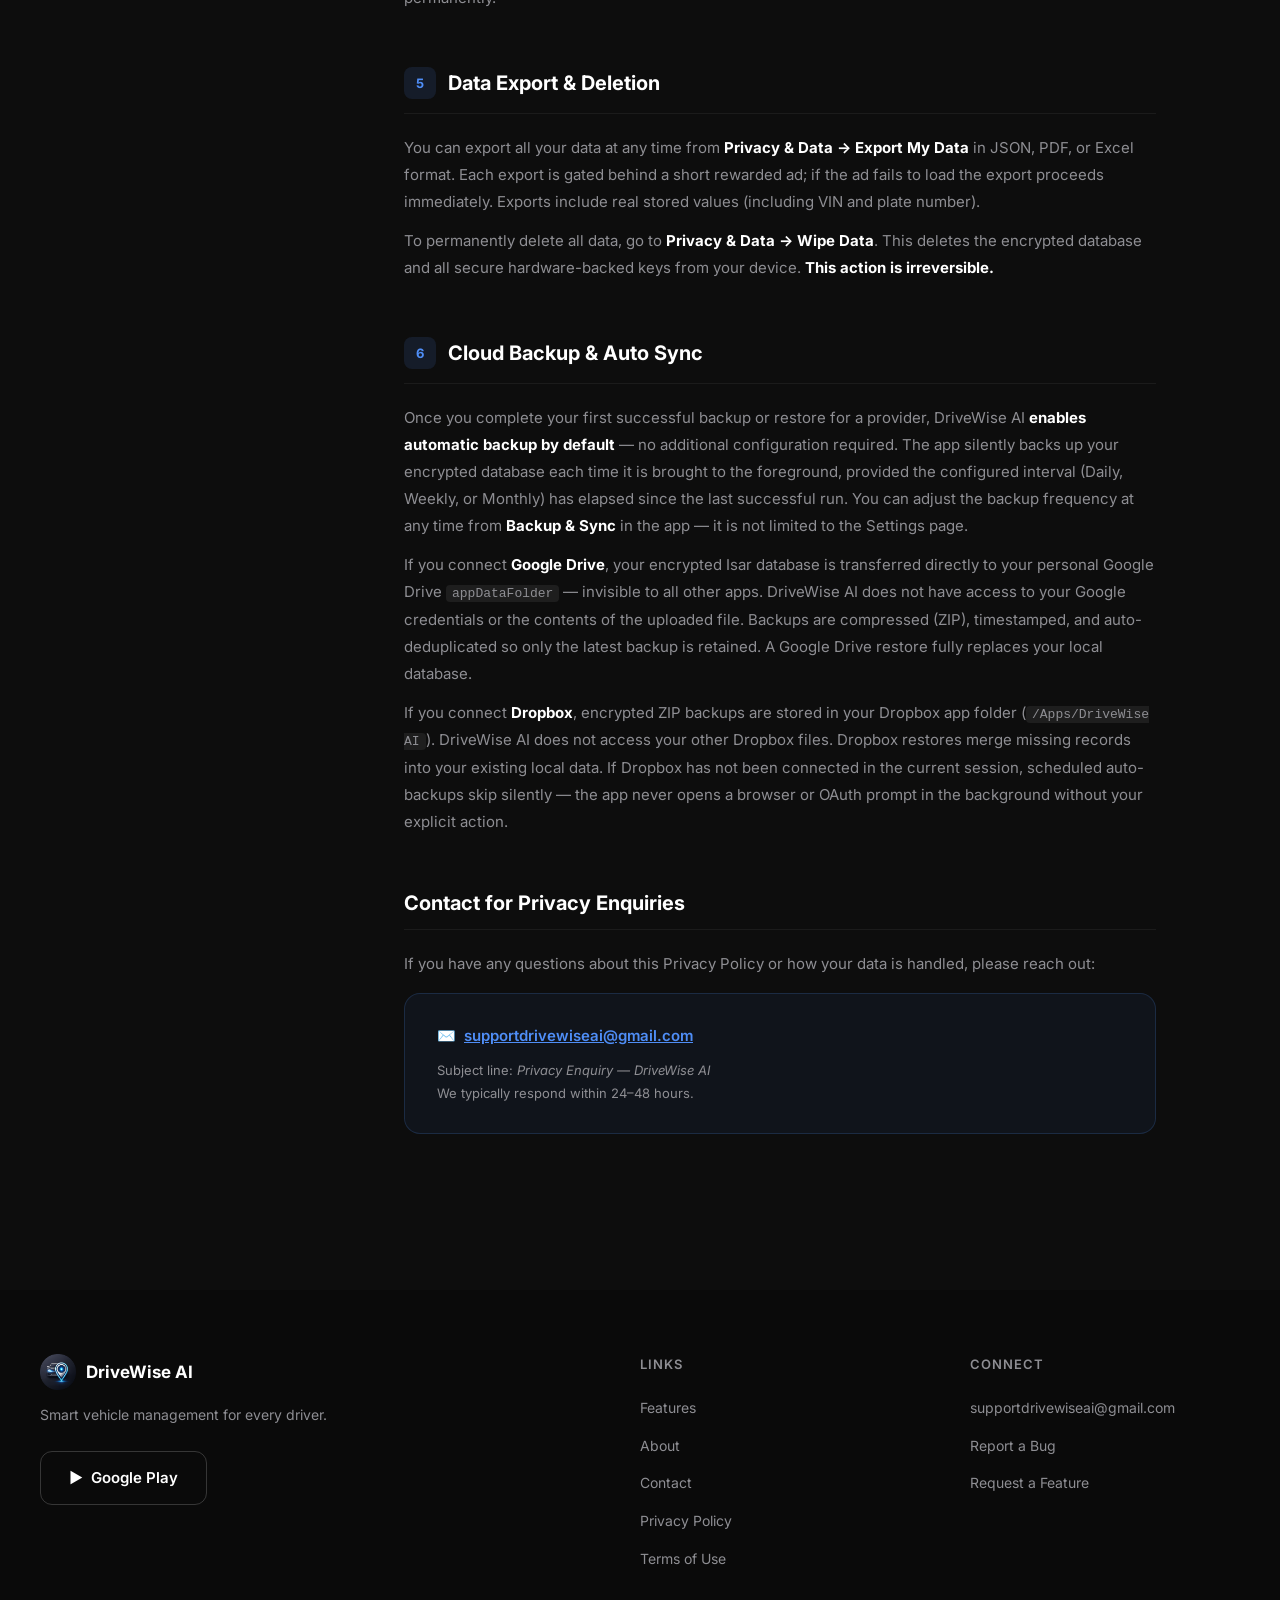
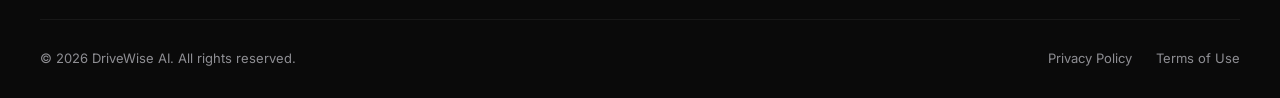
==== commit f3666633: "new fix new fix" ====
--- a/privacy-policy/index.html
+++ b/privacy-policy/index.html
@@ -363,7 +363,7 @@
     <span>DriveWise AI</span>
   </div>
   <h1>Privacy Policy</h1>
-  <p class="pp-hero-meta">Last updated: April 2026 &nbsp;·&nbsp; Phase 9 — Spending Analytics &amp; Global Month Filter</p>
+  <p class="pp-hero-meta">Last updated: April 2026 &nbsp;·&nbsp; Phase 10 — Custom PDF Theming &amp; Vehicle-Filtered Exports</p>
   <div class="pp-hero-badges">
     <span class="pp-hero-badge">🔒 AES-256 Encrypted</span>
     <span class="pp-hero-badge">📴 100% Offline</span>
